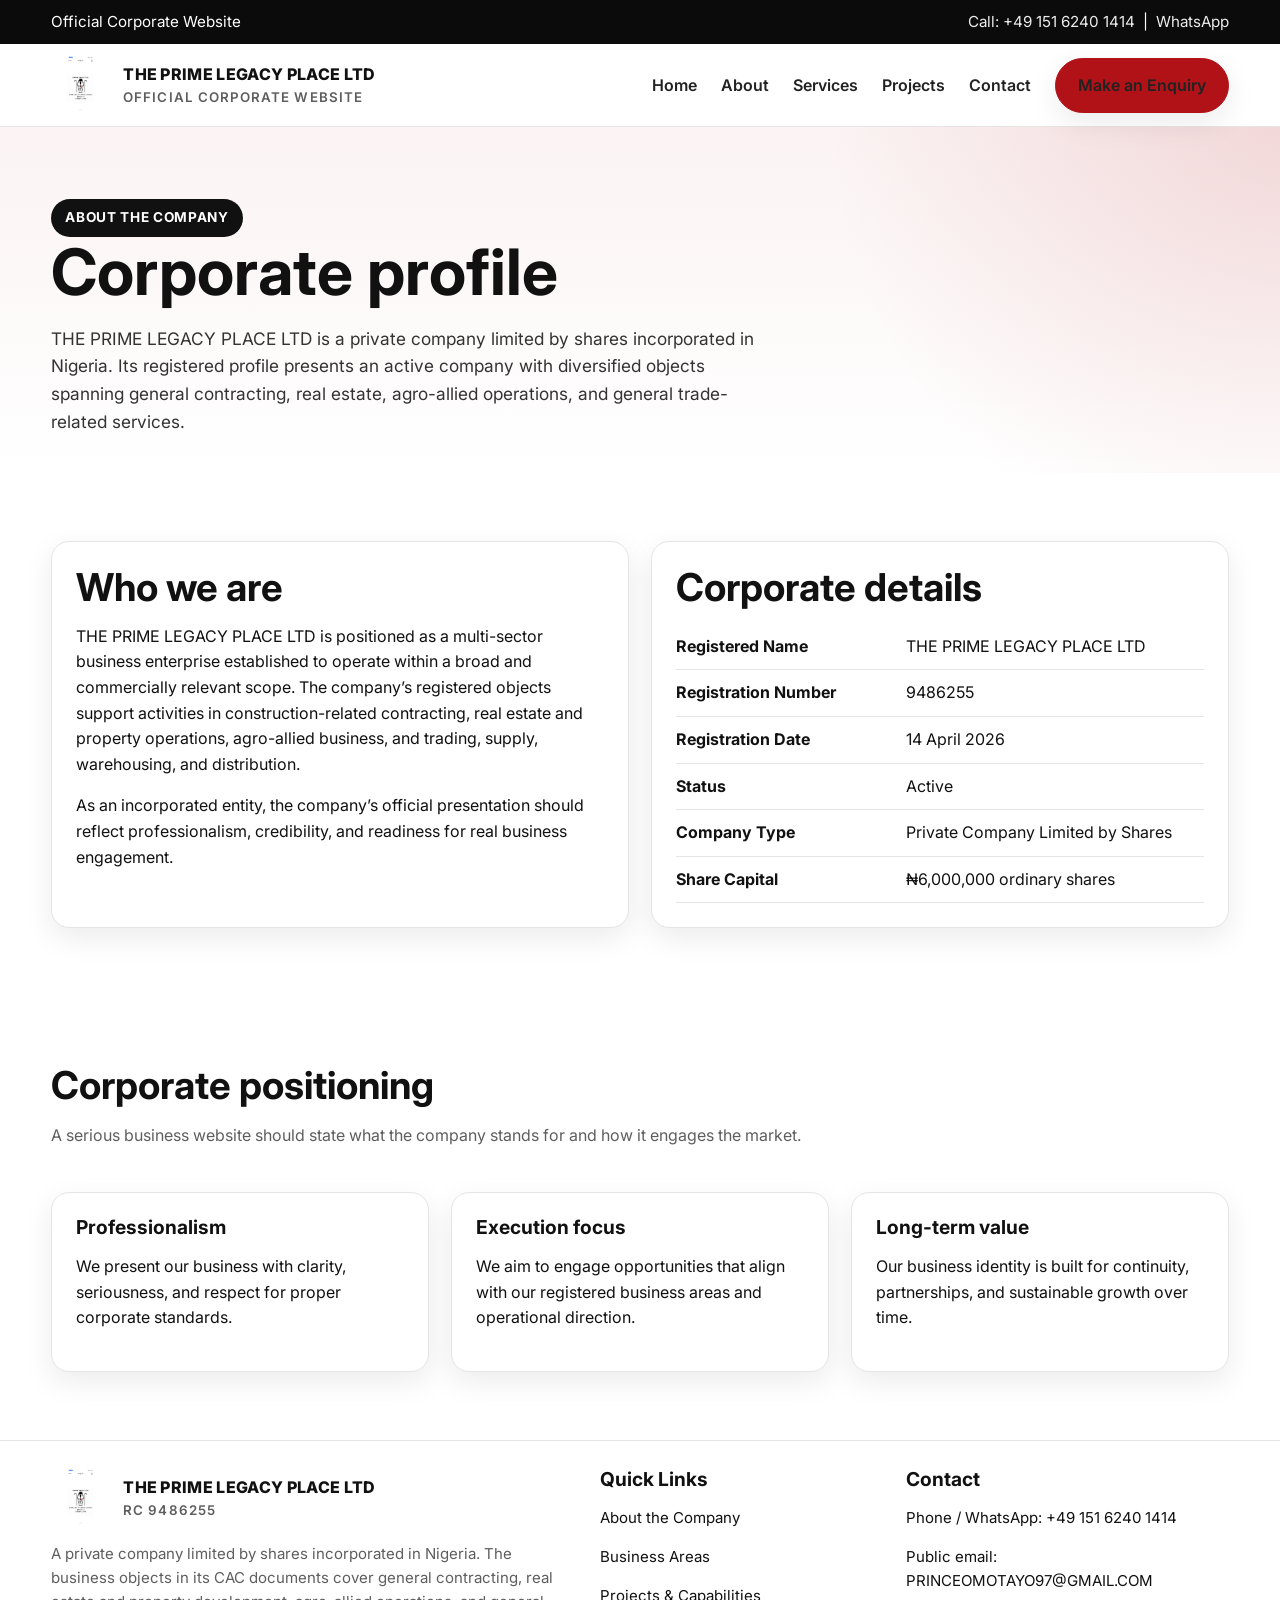
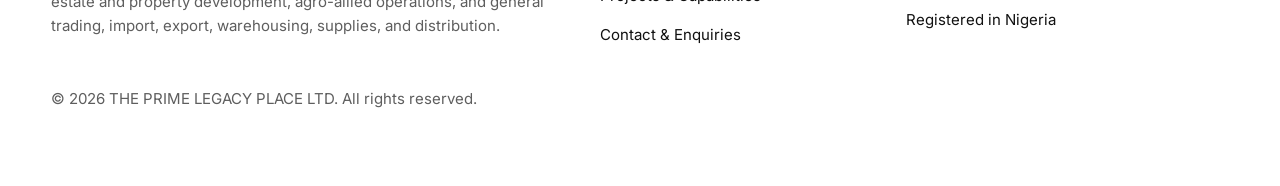
==== about.html @ e2c22383 "Initial commit" ====
<!DOCTYPE html>
<html lang="en">
<head>
  <meta charset="UTF-8">
  <meta name="viewport" content="width=device-width, initial-scale=1.0">
  <title>About | THE PRIME LEGACY PLACE LTD</title>
  <meta name="description" content="Corporate profile of THE PRIME LEGACY PLACE LTD.">
  <link rel="preconnect" href="https://fonts.googleapis.com">
  <link rel="preconnect" href="https://fonts.gstatic.com" crossorigin>
  <link href="https://fonts.googleapis.com/css2?family=Inter:wght@400;500;600;700;800&display=swap" rel="stylesheet">
  <link rel="stylesheet" href="styles.css">
</head>
<body>

<div class="topbar">
  <div class="container">
    <div>Official Corporate Website</div>
    <div><a href="tel:+4915162401414">Call: +49 151 6240 1414</a> &nbsp;|&nbsp; <a href="https://wa.me/4915162401414">WhatsApp</a></div>
  </div>
</div>
<header class="site-header">
  <div class="container nav">
    <a class="brand" href="index.html">
      <img src="assets/img/logo.jpeg" alt="The Prime Legacy Place Ltd logo">
      <div class="brand-text">
        THE PRIME LEGACY PLACE LTD
        <small>Official Corporate Website</small>
      </div>
    </a>
    <nav class="menu">
      <a href="index.html">Home</a>
      <a href="about.html">About</a>
      <a href="services.html">Services</a>
      <a href="projects.html">Projects</a>
      <a href="contact.html">Contact</a>
      <a class="btn" href="contact.html">Make an Enquiry</a>
    </nav>
  </div>
</header>


<main>
  <section class="hero" style="padding-bottom:20px">
    <div class="container">
      <span class="kicker">About the Company</span>
      <h1>Corporate profile</h1>
      <p class="lead">THE PRIME LEGACY PLACE LTD is a private company limited by shares incorporated in Nigeria. Its registered profile presents an active company with diversified objects spanning general contracting, real estate, agro-allied operations, and general trade-related services.</p>
    </div>
  </section>

  <section>
    <div class="container grid-2">
      <div class="card">
        <h2>Who we are</h2>
        <p>THE PRIME LEGACY PLACE LTD is positioned as a multi-sector business enterprise established to operate within a broad and commercially relevant scope. The company’s registered objects support activities in construction-related contracting, real estate and property operations, agro-allied business, and trading, supply, warehousing, and distribution.</p>
        <p>As an incorporated entity, the company’s official presentation should reflect professionalism, credibility, and readiness for real business engagement.</p>
      </div>
      <div class="card">
        <h2>Corporate details</h2>
        <div class="table-like"><strong>Registered Name</strong><div>THE PRIME LEGACY PLACE LTD</div></div>
        <div class="table-like"><strong>Registration Number</strong><div>9486255</div></div>
        <div class="table-like"><strong>Registration Date</strong><div>14 April 2026</div></div>
        <div class="table-like"><strong>Status</strong><div>Active</div></div>
        <div class="table-like"><strong>Company Type</strong><div>Private Company Limited by Shares</div></div>
        <div class="table-like"><strong>Share Capital</strong><div>₦6,000,000 ordinary shares</div></div>
      </div>
    </div>
  </section>

  <section>
    <div class="container">
      <div class="section-head">
        <div>
          <h2>Corporate positioning</h2>
          <p class="muted">A serious business website should state what the company stands for and how it engages the market.</p>
        </div>
      </div>
      <div class="grid-3">
        <div class="card">
          <h3>Professionalism</h3>
          <p>We present our business with clarity, seriousness, and respect for proper corporate standards.</p>
        </div>
        <div class="card">
          <h3>Execution focus</h3>
          <p>We aim to engage opportunities that align with our registered business areas and operational direction.</p>
        </div>
        <div class="card">
          <h3>Long-term value</h3>
          <p>Our business identity is built for continuity, partnerships, and sustainable growth over time.</p>
        </div>
      </div>
    </div>
  </section>
</main>


<footer>
  <div class="container footer-grid">
    <div>
      <div class="brand" style="margin-bottom:12px">
        <img src="assets/img/logo.jpeg" alt="Logo">
        <div class="brand-text">THE PRIME LEGACY PLACE LTD<small>RC 9486255</small></div>
      </div>
      <p class="small muted">A private company limited by shares incorporated in Nigeria. The business objects in its CAC documents cover general contracting, real estate and property development, agro-allied operations, and general trading, import, export, warehousing, supplies, and distribution.</p>
    </div>
    <div>
      <h3>Quick Links</h3>
      <p class="small"><a href="about.html">About the Company</a></p>
      <p class="small"><a href="services.html">Business Areas</a></p>
      <p class="small"><a href="projects.html">Projects & Capabilities</a></p>
      <p class="small"><a href="contact.html">Contact & Enquiries</a></p>
    </div>
    <div>
      <h3>Contact</h3>
      <p class="small">Phone / WhatsApp: <a href="tel:+4915162401414">+49 151 6240 1414</a></p>
      <p class="small">Public email: <a href="mailto:PRINCEOMOTAYO97@GMAIL.COM">PRINCEOMOTAYO97@GMAIL.COM</a></p>
      <p class="small">Registered in Nigeria</p>
    </div>
  </div>
  <div class="container" style="margin-top:24px">
    <p class="small muted">© <span class="year"></span> THE PRIME LEGACY PLACE LTD. All rights reserved.</p>
  </div>
</footer>
<script src="script.js"></script>

</body>
</html>
---- styles.css ----
:root{
  --bg:#ffffff;
  --surface:#f8f8f8;
  --text:#111111;
  --muted:#5e5e5e;
  --line:#e5e5e5;
  --brand:#b11217;
  --brand-dark:#7f0d11;
  --black:#0b0b0b;
  --white:#ffffff;
  --max:1180px;
  --radius:18px;
  --shadow:0 10px 30px rgba(0,0,0,.08);
}
*{box-sizing:border-box}
html{scroll-behavior:smooth}
body{
  margin:0;
  font-family:Inter,Arial,Helvetica,sans-serif;
  color:var(--text);
  background:var(--bg);
  line-height:1.6;
}
img{max-width:100%;display:block}
a{color:inherit;text-decoration:none}
.container{width:min(var(--max),92vw);margin:0 auto}
.topbar{
  background:var(--black);
  color:#fff;
  font-size:.95rem;
}
.topbar .container{
  display:flex;justify-content:space-between;gap:16px;align-items:center;
  padding:10px 0;flex-wrap:wrap
}
.topbar a{color:#fff;opacity:.92}
.site-header{
  position:sticky;top:0;z-index:50;background:rgba(255,255,255,.96);
  backdrop-filter: blur(10px);
  border-bottom:1px solid var(--line);
}
.nav{
  display:flex;align-items:center;justify-content:space-between;
  min-height:82px;gap:20px;
}
.brand{
  display:flex;align-items:center;gap:14px;font-weight:800;letter-spacing:.02em;
}
.brand img{
  width:58px;height:58px;object-fit:contain;border-radius:12px;background:#fff;
}
.brand-text small{
  display:block;font-weight:600;color:var(--muted);letter-spacing:.08em;text-transform:uppercase;
}
.menu{
  display:flex;gap:24px;align-items:center;flex-wrap:wrap
}
.menu a{font-weight:600;color:#222}
.btn,.btn-outline{
  display:inline-flex;align-items:center;justify-content:center;gap:10px;
  padding:14px 22px;border-radius:999px;font-weight:700;transition:.2s ease;
}
.btn{
  background:var(--brand);color:#fff;border:1px solid var(--brand);
  box-shadow:var(--shadow);
}
.btn:hover{background:var(--brand-dark);border-color:var(--brand-dark)}
.btn-outline{
  background:#fff;color:var(--black);border:1px solid #cfcfcf;
}
.btn-outline:hover{border-color:var(--black)}
.hero{
  padding:72px 0 46px;
  background:
    linear-gradient(180deg, rgba(177,18,23,.05), rgba(177,18,23,0)),
    radial-gradient(circle at top right, rgba(177,18,23,.12), transparent 34%);
}
.hero-grid{
  display:grid;grid-template-columns:1.25fr .75fr;gap:40px;align-items:center;
}
.kicker{
  display:inline-block;background:#111;color:#fff;padding:8px 14px;border-radius:999px;
  font-size:.85rem;font-weight:700;letter-spacing:.05em;text-transform:uppercase;
}
h1,h2,h3{line-height:1.1;margin:0 0 16px}
h1{font-size:clamp(2.4rem,5vw,4.4rem)}
h2{font-size:clamp(1.8rem,3vw,2.8rem)}
h3{font-size:1.2rem}
.lead{font-size:1.08rem;color:#333;max-width:65ch}
.hero-card,.card{
  background:#fff;border:1px solid var(--line);border-radius:var(--radius);
  box-shadow:var(--shadow);
}
.hero-card{padding:22px}
.hero-logo{
  aspect-ratio:1/1;object-fit:contain;background:#fff;border:1px solid var(--line);
  border-radius:16px;padding:18px;margin-bottom:18px
}
.grid-3,.grid-4,.grid-2{
  display:grid;gap:22px
}
.grid-2{grid-template-columns:repeat(2,1fr)}
.grid-3{grid-template-columns:repeat(3,1fr)}
.grid-4{grid-template-columns:repeat(4,1fr)}
section{padding:68px 0}
.section-head{
  display:flex;justify-content:space-between;gap:20px;align-items:end;margin-bottom:28px;flex-wrap:wrap
}
.muted{color:var(--muted)}
.card{padding:24px}
.icon{
  width:46px;height:46px;border-radius:14px;background:#111;color:#fff;
  display:grid;place-items:center;font-weight:800;margin-bottom:14px
}
.band{
  background:#101010;color:#fff;
}
.band .card{background:#171717;color:#fff;border-color:#2a2a2a;box-shadow:none}
.list{margin:0;padding-left:18px}
.list li{margin:8px 0}
.stats{
  display:grid;grid-template-columns:repeat(4,1fr);gap:16px;margin-top:20px
}
.stat{
  padding:18px;border-radius:18px;background:#fff;border:1px solid var(--line);text-align:center
}
.stat strong{display:block;font-size:1.55rem;margin-bottom:6px}
.badge{
  display:inline-block;padding:8px 12px;border-radius:999px;background:#f1f1f1;font-weight:700;font-size:.9rem
}
.cta{
  background:linear-gradient(135deg, #121212, #2d0d0f 70%, #7f0d11);
  color:#fff;border-radius:28px;padding:34px
}
footer{
  padding:28px 0 60px;border-top:1px solid var(--line);background:#fff
}
.footer-grid{
  display:grid;grid-template-columns:1.3fr .7fr .8fr;gap:24px
}
.small{font-size:.94rem}
.notice{
  padding:16px 18px;border-left:4px solid var(--brand);background:#fff7f7;border-radius:10px;
  color:#3a1a1a
}
.table-like{
  display:grid;grid-template-columns:220px 1fr;gap:10px;padding:10px 0;border-bottom:1px solid var(--line)
}
.project-box{
  min-height:210px;display:flex;flex-direction:column;justify-content:space-between
}
.contact-actions{display:flex;gap:12px;flex-wrap:wrap;margin-top:16px}
@media (max-width: 980px){
  .hero-grid,.grid-3,.grid-4,.grid-2,.footer-grid,.stats{grid-template-columns:1fr}
  .menu{display:none}
  .site-header{position:static}
}
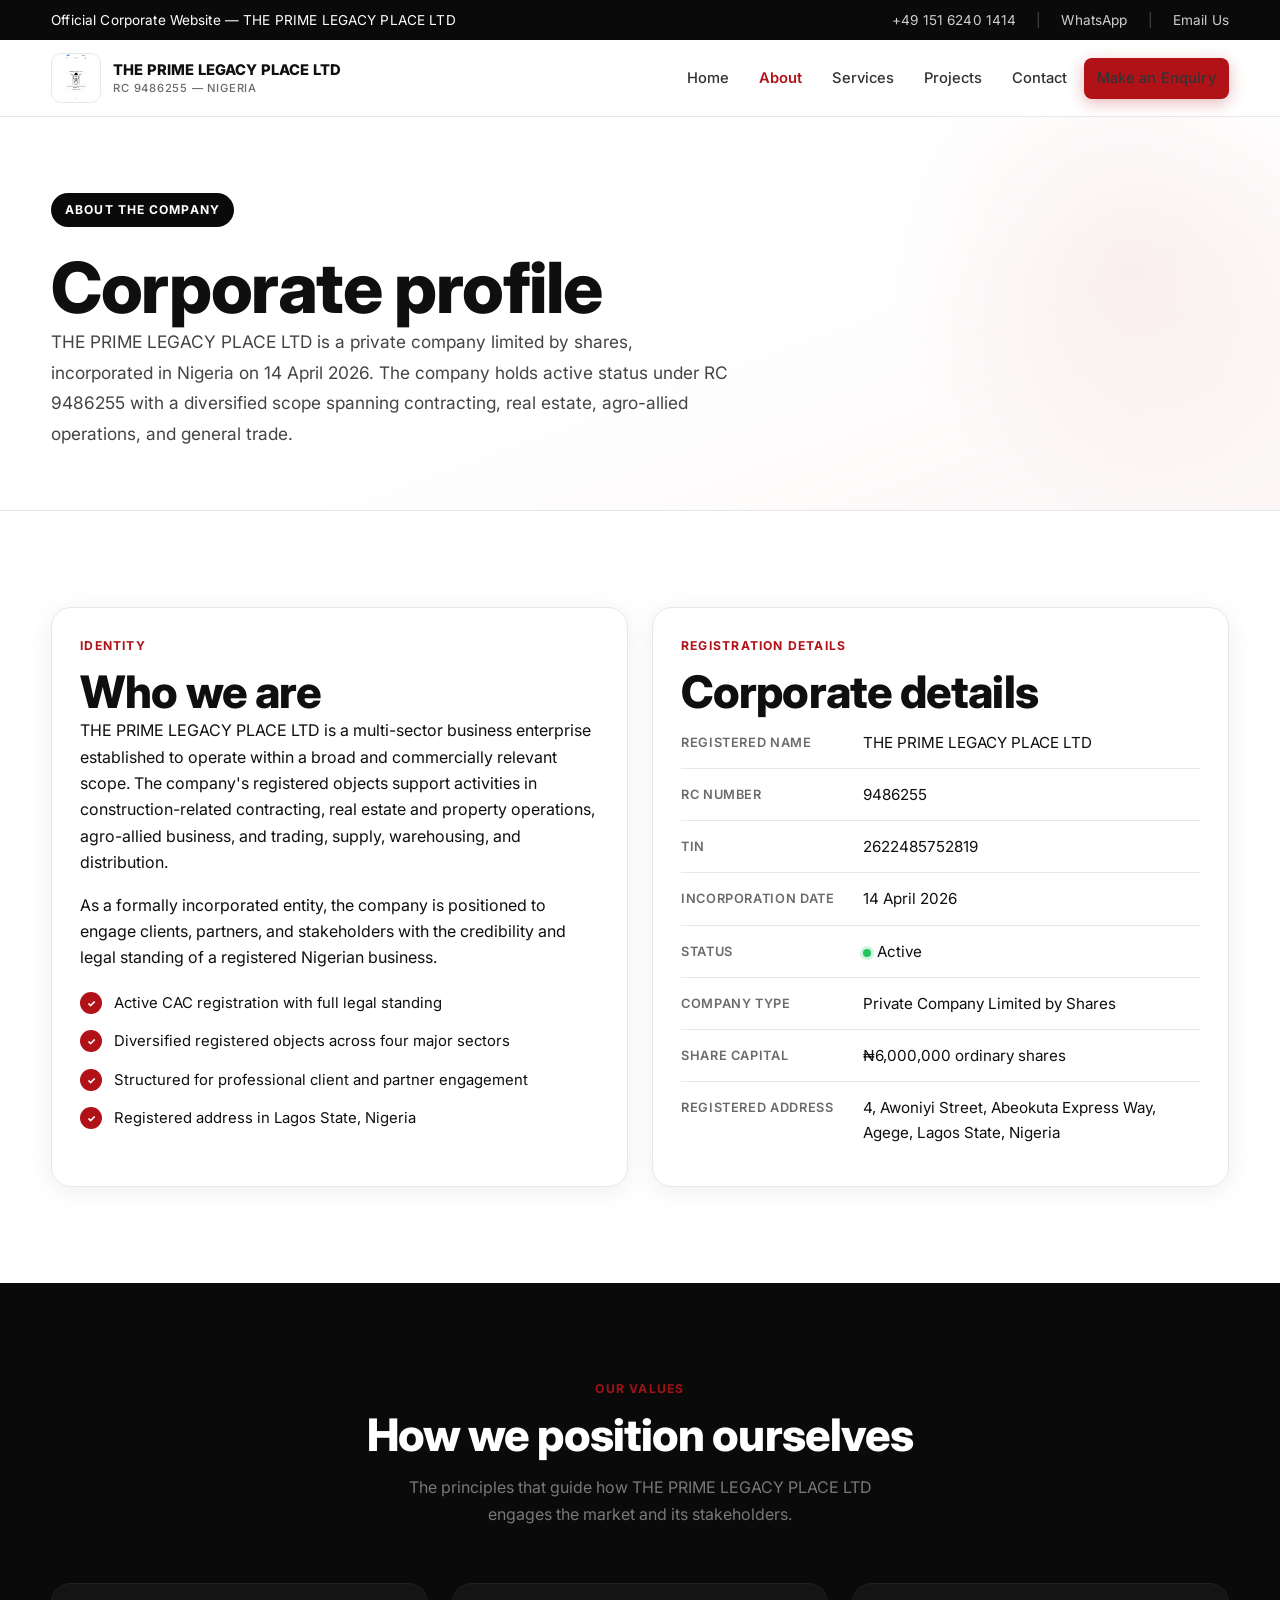
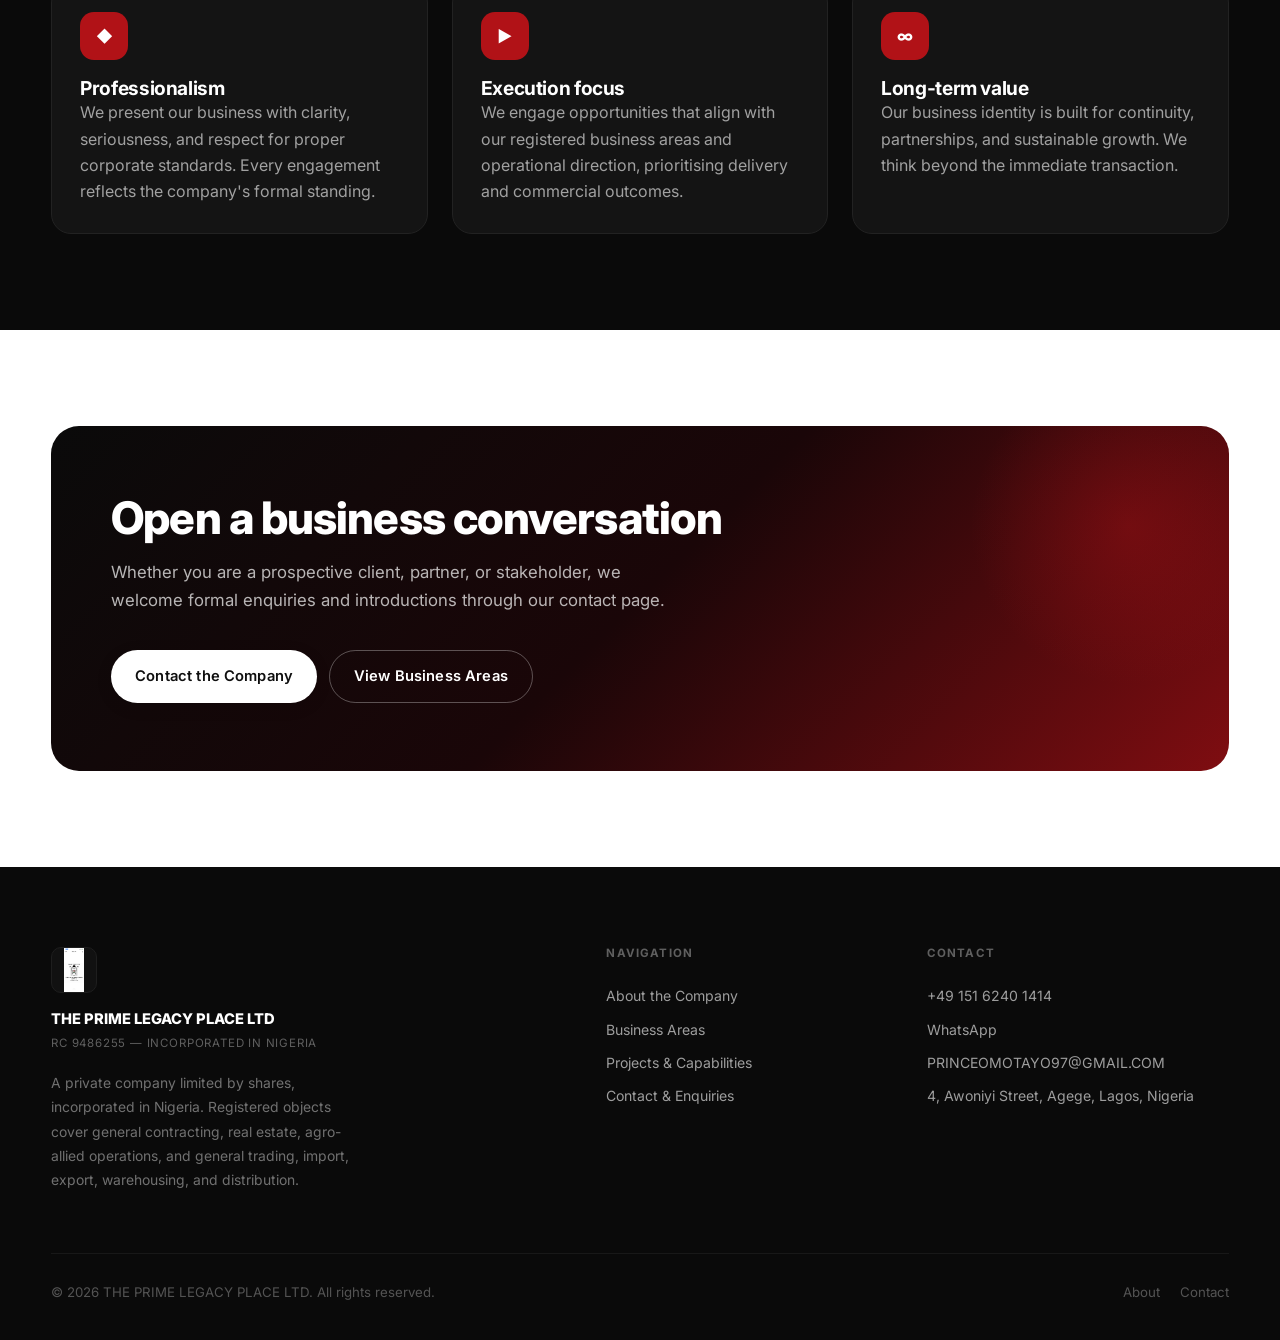
==== commit 5c1181e6: "Full site revamp: animations, mobile nav, video hero, contact form, dark footer" ====
--- a/about.html
+++ b/about.html
@@ -4,7 +4,7 @@
   <meta charset="UTF-8">
   <meta name="viewport" content="width=device-width, initial-scale=1.0">
   <title>About | THE PRIME LEGACY PLACE LTD</title>
-  <meta name="description" content="Corporate profile of THE PRIME LEGACY PLACE LTD.">
+  <meta name="description" content="Corporate profile of THE PRIME LEGACY PLACE LTD — a registered Nigerian company incorporated on 14 April 2026 with RC 9486255.">
   <link rel="preconnect" href="https://fonts.googleapis.com">
   <link rel="preconnect" href="https://fonts.gstatic.com" crossorigin>
   <link href="https://fonts.googleapis.com/css2?family=Inter:wght@400;500;600;700;800&display=swap" rel="stylesheet">
@@ -12,19 +12,28 @@
 </head>
 <body>
 
+<!-- TOPBAR -->
 <div class="topbar">
   <div class="container">
-    <div>Official Corporate Website</div>
-    <div><a href="tel:+4915162401414">Call: +49 151 6240 1414</a> &nbsp;|&nbsp; <a href="https://wa.me/4915162401414">WhatsApp</a></div>
+    <div>Official Corporate Website &mdash; THE PRIME LEGACY PLACE LTD</div>
+    <div class="topbar-right">
+      <a href="tel:+4915162401414">+49 151 6240 1414</a>
+      <span class="topbar-sep">|</span>
+      <a href="https://wa.me/4915162401414" target="_blank" rel="noopener">WhatsApp</a>
+      <span class="topbar-sep">|</span>
+      <a href="mailto:PRINCEOMOTAYO97@GMAIL.COM">Email Us</a>
+    </div>
   </div>
 </div>
+
+<!-- HEADER -->
 <header class="site-header">
   <div class="container nav">
     <a class="brand" href="index.html">
       <img src="assets/img/logo.jpeg" alt="The Prime Legacy Place Ltd logo">
       <div class="brand-text">
         THE PRIME LEGACY PLACE LTD
-        <small>Official Corporate Website</small>
+        <small>RC 9486255 &mdash; Nigeria</small>
       </div>
     </a>
     <nav class="menu">
@@ -35,93 +44,183 @@
       <a href="contact.html">Contact</a>
       <a class="btn" href="contact.html">Make an Enquiry</a>
     </nav>
+    <button class="hamburger" aria-label="Open menu">
+      <span></span><span></span><span></span>
+    </button>
   </div>
 </header>
 
+<!-- MOBILE NAV -->
+<div class="mobile-nav" role="dialog" aria-label="Mobile navigation">
+  <button class="mobile-nav-close" aria-label="Close menu">&times;</button>
+  <a href="index.html">Home</a>
+  <a href="about.html">About</a>
+  <a href="services.html">Services</a>
+  <a href="projects.html">Projects</a>
+  <a href="contact.html">Contact</a>
+  <a class="btn" href="contact.html">Make an Enquiry</a>
+</div>
 
 <main>
-  <section class="hero" style="padding-bottom:20px">
+
+  <!-- PAGE HERO -->
+  <section class="page-hero">
     <div class="container">
-      <span class="kicker">About the Company</span>
-      <h1>Corporate profile</h1>
-      <p class="lead">THE PRIME LEGACY PLACE LTD is a private company limited by shares incorporated in Nigeria. Its registered profile presents an active company with diversified objects spanning general contracting, real estate, agro-allied operations, and general trade-related services.</p>
-    </div>
-  </section>
-
+      <div class="page-hero-inner">
+        <span class="kicker reveal">About the Company</span>
+        <h1 class="reveal delay-1">Corporate profile</h1>
+        <p class="lead reveal delay-2">THE PRIME LEGACY PLACE LTD is a private company limited by shares, incorporated in Nigeria on 14 April 2026. The company holds active status under RC 9486255 with a diversified scope spanning contracting, real estate, agro-allied operations, and general trade.</p>
+      </div>
+    </div>
+  </section>
+
+  <!-- WHO WE ARE + CORPORATE DETAILS -->
   <section>
     <div class="container grid-2">
-      <div class="card">
+      <div class="card reveal-left">
+        <span class="section-label">Identity</span>
         <h2>Who we are</h2>
-        <p>THE PRIME LEGACY PLACE LTD is positioned as a multi-sector business enterprise established to operate within a broad and commercially relevant scope. The company’s registered objects support activities in construction-related contracting, real estate and property operations, agro-allied business, and trading, supply, warehousing, and distribution.</p>
-        <p>As an incorporated entity, the company’s official presentation should reflect professionalism, credibility, and readiness for real business engagement.</p>
-      </div>
-      <div class="card">
+        <p>THE PRIME LEGACY PLACE LTD is a multi-sector business enterprise established to operate within a broad and commercially relevant scope. The company's registered objects support activities in construction-related contracting, real estate and property operations, agro-allied business, and trading, supply, warehousing, and distribution.</p>
+        <p style="margin-top:16px;">As a formally incorporated entity, the company is positioned to engage clients, partners, and stakeholders with the credibility and legal standing of a registered Nigerian business.</p>
+        <div class="feature-list">
+          <div class="feature-item">
+            <div class="feature-icon">&#10003;</div>
+            <span>Active CAC registration with full legal standing</span>
+          </div>
+          <div class="feature-item">
+            <div class="feature-icon">&#10003;</div>
+            <span>Diversified registered objects across four major sectors</span>
+          </div>
+          <div class="feature-item">
+            <div class="feature-icon">&#10003;</div>
+            <span>Structured for professional client and partner engagement</span>
+          </div>
+          <div class="feature-item">
+            <div class="feature-icon">&#10003;</div>
+            <span>Registered address in Lagos State, Nigeria</span>
+          </div>
+        </div>
+      </div>
+      <div class="card reveal-right">
+        <span class="section-label">Registration Details</span>
         <h2>Corporate details</h2>
-        <div class="table-like"><strong>Registered Name</strong><div>THE PRIME LEGACY PLACE LTD</div></div>
-        <div class="table-like"><strong>Registration Number</strong><div>9486255</div></div>
-        <div class="table-like"><strong>Registration Date</strong><div>14 April 2026</div></div>
-        <div class="table-like"><strong>Status</strong><div>Active</div></div>
-        <div class="table-like"><strong>Company Type</strong><div>Private Company Limited by Shares</div></div>
-        <div class="table-like"><strong>Share Capital</strong><div>₦6,000,000 ordinary shares</div></div>
-      </div>
-    </div>
-  </section>
-
+        <div class="table-row">
+          <strong>Registered Name</strong>
+          <div>THE PRIME LEGACY PLACE LTD</div>
+        </div>
+        <div class="table-row">
+          <strong>RC Number</strong>
+          <div>9486255</div>
+        </div>
+        <div class="table-row">
+          <strong>TIN</strong>
+          <div>2622485752819</div>
+        </div>
+        <div class="table-row">
+          <strong>Incorporation Date</strong>
+          <div>14 April 2026</div>
+        </div>
+        <div class="table-row">
+          <strong>Status</strong>
+          <div><span class="status-dot"></span>Active</div>
+        </div>
+        <div class="table-row">
+          <strong>Company Type</strong>
+          <div>Private Company Limited by Shares</div>
+        </div>
+        <div class="table-row">
+          <strong>Share Capital</strong>
+          <div>&#8358;6,000,000 ordinary shares</div>
+        </div>
+        <div class="table-row">
+          <strong>Registered Address</strong>
+          <div>4, Awoniyi Street, Abeokuta Express Way, Agege, Lagos State, Nigeria</div>
+        </div>
+      </div>
+    </div>
+  </section>
+
+  <!-- CORPORATE POSITIONING -->
+  <section class="band">
+    <div class="container">
+      <div class="section-head center reveal">
+        <span class="section-label">Our Values</span>
+        <h2>How we position ourselves</h2>
+        <p class="muted">The principles that guide how THE PRIME LEGACY PLACE LTD engages the market and its stakeholders.</p>
+      </div>
+      <div class="grid-3">
+        <div class="card reveal delay-1">
+          <div class="icon-box icon-box-red">&#9670;</div>
+          <h3>Professionalism</h3>
+          <p>We present our business with clarity, seriousness, and respect for proper corporate standards. Every engagement reflects the company's formal standing.</p>
+        </div>
+        <div class="card reveal delay-2">
+          <div class="icon-box icon-box-red">&#9654;</div>
+          <h3>Execution focus</h3>
+          <p>We engage opportunities that align with our registered business areas and operational direction, prioritising delivery and commercial outcomes.</p>
+        </div>
+        <div class="card reveal delay-3">
+          <div class="icon-box icon-box-red">&#8734;</div>
+          <h3>Long-term value</h3>
+          <p>Our business identity is built for continuity, partnerships, and sustainable growth. We think beyond the immediate transaction.</p>
+        </div>
+      </div>
+    </div>
+  </section>
+
+  <!-- CTA -->
   <section>
     <div class="container">
-      <div class="section-head">
-        <div>
-          <h2>Corporate positioning</h2>
-          <p class="muted">A serious business website should state what the company stands for and how it engages the market.</p>
-        </div>
-      </div>
-      <div class="grid-3">
-        <div class="card">
-          <h3>Professionalism</h3>
-          <p>We present our business with clarity, seriousness, and respect for proper corporate standards.</p>
-        </div>
-        <div class="card">
-          <h3>Execution focus</h3>
-          <p>We aim to engage opportunities that align with our registered business areas and operational direction.</p>
-        </div>
-        <div class="card">
-          <h3>Long-term value</h3>
-          <p>Our business identity is built for continuity, partnerships, and sustainable growth over time.</p>
-        </div>
-      </div>
-    </div>
-  </section>
+      <div class="cta-section reveal">
+        <h2>Open a business conversation</h2>
+        <p>Whether you are a prospective client, partner, or stakeholder, we welcome formal enquiries and introductions through our contact page.</p>
+        <div class="cta-actions">
+          <a class="btn-white btn" href="contact.html">Contact the Company</a>
+          <a class="btn-outline" style="border-color:rgba(255,255,255,0.3);color:#fff;" href="services.html">View Business Areas</a>
+        </div>
+      </div>
+    </div>
+  </section>
+
 </main>
 
-
+<!-- FOOTER -->
 <footer>
-  <div class="container footer-grid">
-    <div>
-      <div class="brand" style="margin-bottom:12px">
-        <img src="assets/img/logo.jpeg" alt="Logo">
-        <div class="brand-text">THE PRIME LEGACY PLACE LTD<small>RC 9486255</small></div>
-      </div>
-      <p class="small muted">A private company limited by shares incorporated in Nigeria. The business objects in its CAC documents cover general contracting, real estate and property development, agro-allied operations, and general trading, import, export, warehousing, supplies, and distribution.</p>
-    </div>
-    <div>
-      <h3>Quick Links</h3>
-      <p class="small"><a href="about.html">About the Company</a></p>
-      <p class="small"><a href="services.html">Business Areas</a></p>
-      <p class="small"><a href="projects.html">Projects & Capabilities</a></p>
-      <p class="small"><a href="contact.html">Contact & Enquiries</a></p>
-    </div>
-    <div>
-      <h3>Contact</h3>
-      <p class="small">Phone / WhatsApp: <a href="tel:+4915162401414">+49 151 6240 1414</a></p>
-      <p class="small">Public email: <a href="mailto:PRINCEOMOTAYO97@GMAIL.COM">PRINCEOMOTAYO97@GMAIL.COM</a></p>
-      <p class="small">Registered in Nigeria</p>
-    </div>
-  </div>
-  <div class="container" style="margin-top:24px">
-    <p class="small muted">© <span class="year"></span> THE PRIME LEGACY PLACE LTD. All rights reserved.</p>
+  <div class="container">
+    <div class="footer-grid">
+      <div>
+        <div class="footer-brand">
+          <img src="assets/img/logo.jpeg" alt="The Prime Legacy Place Ltd logo">
+          <div class="footer-brand-name">THE PRIME LEGACY PLACE LTD</div>
+          <div class="footer-brand-sub">RC 9486255 &mdash; Incorporated in Nigeria</div>
+        </div>
+        <p class="footer-desc">A private company limited by shares, incorporated in Nigeria. Registered objects cover general contracting, real estate, agro-allied operations, and general trading, import, export, warehousing, and distribution.</p>
+      </div>
+      <div class="footer-col">
+        <h4>Navigation</h4>
+        <a href="about.html">About the Company</a>
+        <a href="services.html">Business Areas</a>
+        <a href="projects.html">Projects &amp; Capabilities</a>
+        <a href="contact.html">Contact &amp; Enquiries</a>
+      </div>
+      <div class="footer-col">
+        <h4>Contact</h4>
+        <a href="tel:+4915162401414">+49 151 6240 1414</a>
+        <a href="https://wa.me/4915162401414" target="_blank" rel="noopener">WhatsApp</a>
+        <a href="mailto:PRINCEOMOTAYO97@GMAIL.COM">PRINCEOMOTAYO97@GMAIL.COM</a>
+        <a href="contact.html">4, Awoniyi Street, Agege, Lagos, Nigeria</a>
+      </div>
+    </div>
+    <div class="footer-bottom">
+      <p>&copy; <span class="year"></span> THE PRIME LEGACY PLACE LTD. All rights reserved.</p>
+      <div class="footer-bottom-links">
+        <a href="about.html">About</a>
+        <a href="contact.html">Contact</a>
+      </div>
+    </div>
   </div>
 </footer>
+
 <script src="script.js"></script>
-
 </body>
 </html>
--- a/styles.css
+++ b/styles.css
@@ -1,158 +1,697 @@
-
-:root{
-  --bg:#ffffff;
-  --surface:#f8f8f8;
-  --text:#111111;
-  --muted:#5e5e5e;
-  --line:#e5e5e5;
-  --brand:#b11217;
-  --brand-dark:#7f0d11;
-  --black:#0b0b0b;
-  --white:#ffffff;
-  --max:1180px;
-  --radius:18px;
-  --shadow:0 10px 30px rgba(0,0,0,.08);
-}
-*{box-sizing:border-box}
-html{scroll-behavior:smooth}
-body{
-  margin:0;
-  font-family:Inter,Arial,Helvetica,sans-serif;
-  color:var(--text);
-  background:var(--bg);
-  line-height:1.6;
-}
-img{max-width:100%;display:block}
-a{color:inherit;text-decoration:none}
-.container{width:min(var(--max),92vw);margin:0 auto}
-.topbar{
-  background:var(--black);
-  color:#fff;
-  font-size:.95rem;
-}
-.topbar .container{
-  display:flex;justify-content:space-between;gap:16px;align-items:center;
-  padding:10px 0;flex-wrap:wrap
-}
-.topbar a{color:#fff;opacity:.92}
-.site-header{
-  position:sticky;top:0;z-index:50;background:rgba(255,255,255,.96);
-  backdrop-filter: blur(10px);
-  border-bottom:1px solid var(--line);
-}
-.nav{
-  display:flex;align-items:center;justify-content:space-between;
-  min-height:82px;gap:20px;
-}
-.brand{
-  display:flex;align-items:center;gap:14px;font-weight:800;letter-spacing:.02em;
-}
-.brand img{
-  width:58px;height:58px;object-fit:contain;border-radius:12px;background:#fff;
-}
-.brand-text small{
-  display:block;font-weight:600;color:var(--muted);letter-spacing:.08em;text-transform:uppercase;
-}
-.menu{
-  display:flex;gap:24px;align-items:center;flex-wrap:wrap
-}
-.menu a{font-weight:600;color:#222}
-.btn,.btn-outline{
-  display:inline-flex;align-items:center;justify-content:center;gap:10px;
-  padding:14px 22px;border-radius:999px;font-weight:700;transition:.2s ease;
-}
-.btn{
-  background:var(--brand);color:#fff;border:1px solid var(--brand);
-  box-shadow:var(--shadow);
-}
-.btn:hover{background:var(--brand-dark);border-color:var(--brand-dark)}
-.btn-outline{
-  background:#fff;color:var(--black);border:1px solid #cfcfcf;
-}
-.btn-outline:hover{border-color:var(--black)}
-.hero{
-  padding:72px 0 46px;
-  background:
-    linear-gradient(180deg, rgba(177,18,23,.05), rgba(177,18,23,0)),
-    radial-gradient(circle at top right, rgba(177,18,23,.12), transparent 34%);
-}
-.hero-grid{
-  display:grid;grid-template-columns:1.25fr .75fr;gap:40px;align-items:center;
-}
-.kicker{
-  display:inline-block;background:#111;color:#fff;padding:8px 14px;border-radius:999px;
-  font-size:.85rem;font-weight:700;letter-spacing:.05em;text-transform:uppercase;
-}
-h1,h2,h3{line-height:1.1;margin:0 0 16px}
-h1{font-size:clamp(2.4rem,5vw,4.4rem)}
-h2{font-size:clamp(1.8rem,3vw,2.8rem)}
-h3{font-size:1.2rem}
-.lead{font-size:1.08rem;color:#333;max-width:65ch}
-.hero-card,.card{
-  background:#fff;border:1px solid var(--line);border-radius:var(--radius);
-  box-shadow:var(--shadow);
-}
-.hero-card{padding:22px}
-.hero-logo{
-  aspect-ratio:1/1;object-fit:contain;background:#fff;border:1px solid var(--line);
-  border-radius:16px;padding:18px;margin-bottom:18px
-}
-.grid-3,.grid-4,.grid-2{
-  display:grid;gap:22px
-}
-.grid-2{grid-template-columns:repeat(2,1fr)}
-.grid-3{grid-template-columns:repeat(3,1fr)}
-.grid-4{grid-template-columns:repeat(4,1fr)}
-section{padding:68px 0}
-.section-head{
-  display:flex;justify-content:space-between;gap:20px;align-items:end;margin-bottom:28px;flex-wrap:wrap
-}
-.muted{color:var(--muted)}
-.card{padding:24px}
-.icon{
-  width:46px;height:46px;border-radius:14px;background:#111;color:#fff;
-  display:grid;place-items:center;font-weight:800;margin-bottom:14px
-}
-.band{
-  background:#101010;color:#fff;
-}
-.band .card{background:#171717;color:#fff;border-color:#2a2a2a;box-shadow:none}
-.list{margin:0;padding-left:18px}
-.list li{margin:8px 0}
-.stats{
-  display:grid;grid-template-columns:repeat(4,1fr);gap:16px;margin-top:20px
-}
-.stat{
-  padding:18px;border-radius:18px;background:#fff;border:1px solid var(--line);text-align:center
-}
-.stat strong{display:block;font-size:1.55rem;margin-bottom:6px}
-.badge{
-  display:inline-block;padding:8px 12px;border-radius:999px;background:#f1f1f1;font-weight:700;font-size:.9rem
-}
-.cta{
-  background:linear-gradient(135deg, #121212, #2d0d0f 70%, #7f0d11);
-  color:#fff;border-radius:28px;padding:34px
-}
-footer{
-  padding:28px 0 60px;border-top:1px solid var(--line);background:#fff
-}
-.footer-grid{
-  display:grid;grid-template-columns:1.3fr .7fr .8fr;gap:24px
-}
-.small{font-size:.94rem}
-.notice{
-  padding:16px 18px;border-left:4px solid var(--brand);background:#fff7f7;border-radius:10px;
-  color:#3a1a1a
-}
-.table-like{
-  display:grid;grid-template-columns:220px 1fr;gap:10px;padding:10px 0;border-bottom:1px solid var(--line)
-}
-.project-box{
-  min-height:210px;display:flex;flex-direction:column;justify-content:space-between
-}
-.contact-actions{display:flex;gap:12px;flex-wrap:wrap;margin-top:16px}
-@media (max-width: 980px){
-  .hero-grid,.grid-3,.grid-4,.grid-2,.footer-grid,.stats{grid-template-columns:1fr}
-  .menu{display:none}
-  .site-header{position:static}
-}
+/* ============================================
+   THE PRIME LEGACY PLACE LTD — Global Styles
+   ============================================ */
+
+:root {
+  --bg: #ffffff;
+  --surface: #f6f6f6;
+  --text: #0f0f0f;
+  --muted: #6b6b6b;
+  --line: #e8e8e8;
+  --brand: #b11217;
+  --brand-dark: #8a0d11;
+  --brand-light: rgba(177, 18, 23, 0.08);
+  --black: #0a0a0a;
+  --white: #ffffff;
+  --max: 1200px;
+  --radius: 20px;
+  --radius-sm: 12px;
+  --shadow: 0 4px 24px rgba(0, 0, 0, 0.07);
+  --shadow-lg: 0 16px 48px rgba(0, 0, 0, 0.13);
+  --transition: 0.3s cubic-bezier(0.4, 0, 0.2, 1);
+}
+
+*, *::before, *::after { box-sizing: border-box; margin: 0; padding: 0; }
+html { scroll-behavior: smooth; -webkit-font-smoothing: antialiased; }
+body {
+  font-family: 'Inter', system-ui, Arial, sans-serif;
+  color: var(--text);
+  background: var(--bg);
+  line-height: 1.65;
+  overflow-x: hidden;
+}
+img { max-width: 100%; display: block; }
+a { color: inherit; text-decoration: none; }
+ul { list-style: none; }
+
+/* ---- SCROLL REVEAL ---- */
+.reveal {
+  opacity: 0;
+  transform: translateY(30px);
+  transition: opacity 0.7s cubic-bezier(0.4, 0, 0.2, 1),
+              transform 0.7s cubic-bezier(0.4, 0, 0.2, 1);
+}
+.reveal.visible { opacity: 1; transform: none; }
+.reveal-left {
+  opacity: 0; transform: translateX(-30px);
+  transition: opacity 0.7s cubic-bezier(0.4, 0, 0.2, 1),
+              transform 0.7s cubic-bezier(0.4, 0, 0.2, 1);
+}
+.reveal-left.visible { opacity: 1; transform: none; }
+.reveal-right {
+  opacity: 0; transform: translateX(30px);
+  transition: opacity 0.7s cubic-bezier(0.4, 0, 0.2, 1),
+              transform 0.7s cubic-bezier(0.4, 0, 0.2, 1);
+}
+.reveal-right.visible { opacity: 1; transform: none; }
+.delay-1 { transition-delay: 0.1s; }
+.delay-2 { transition-delay: 0.2s; }
+.delay-3 { transition-delay: 0.3s; }
+.delay-4 { transition-delay: 0.4s; }
+.delay-5 { transition-delay: 0.5s; }
+
+/* ---- LAYOUT ---- */
+.container { width: min(var(--max), 92vw); margin: 0 auto; }
+section { padding: 96px 0; }
+
+/* ---- TOPBAR ---- */
+.topbar {
+  background: var(--black);
+  color: #fff;
+  font-size: 0.85rem;
+  letter-spacing: 0.01em;
+}
+.topbar .container {
+  display: flex;
+  justify-content: space-between;
+  align-items: center;
+  padding: 9px 0;
+  gap: 16px;
+  flex-wrap: wrap;
+}
+.topbar a { color: rgba(255,255,255,0.8); transition: color var(--transition); }
+.topbar a:hover { color: #fff; }
+.topbar-right { display: flex; gap: 20px; align-items: center; }
+.topbar-sep { color: rgba(255,255,255,0.25); }
+
+/* ---- HEADER ---- */
+.site-header {
+  position: sticky;
+  top: 0;
+  z-index: 100;
+  background: rgba(255, 255, 255, 0.96);
+  backdrop-filter: blur(18px);
+  -webkit-backdrop-filter: blur(18px);
+  border-bottom: 1px solid var(--line);
+  transition: box-shadow var(--transition);
+}
+.site-header.scrolled { box-shadow: 0 2px 24px rgba(0,0,0,0.09); }
+.nav {
+  display: flex;
+  align-items: center;
+  justify-content: space-between;
+  min-height: 76px;
+  gap: 20px;
+}
+.brand { display: flex; align-items: center; gap: 12px; }
+.brand img {
+  width: 50px; height: 50px;
+  object-fit: contain;
+  border-radius: 10px;
+  border: 1px solid var(--line);
+  background: #fff;
+}
+.brand-text {
+  font-weight: 800;
+  font-size: 0.92rem;
+  letter-spacing: 0.01em;
+  line-height: 1.2;
+  color: var(--text);
+}
+.brand-text small {
+  display: block;
+  font-weight: 500;
+  font-size: 0.7rem;
+  color: var(--muted);
+  letter-spacing: 0.07em;
+  text-transform: uppercase;
+  margin-top: 2px;
+}
+.menu { display: flex; gap: 4px; align-items: center; }
+.menu a {
+  font-weight: 500;
+  font-size: 0.92rem;
+  color: #333;
+  padding: 8px 13px;
+  border-radius: 8px;
+  transition: background var(--transition), color var(--transition);
+}
+.menu a:hover { background: var(--surface); color: var(--text); }
+.menu a.active { color: var(--brand); font-weight: 600; }
+.menu a.btn.active { color: #fff; background: var(--brand); }
+.menu a.btn:hover { background: var(--brand-dark); color: #fff; }
+
+/* ---- HAMBURGER ---- */
+.hamburger {
+  display: none;
+  flex-direction: column;
+  gap: 5px;
+  cursor: pointer;
+  padding: 8px;
+  border: none;
+  background: none;
+  border-radius: 8px;
+  transition: background var(--transition);
+}
+.hamburger:hover { background: var(--surface); }
+.hamburger span {
+  display: block;
+  width: 22px; height: 2px;
+  background: var(--text);
+  border-radius: 2px;
+  transition: transform var(--transition), opacity var(--transition);
+}
+.hamburger.open span:nth-child(1) { transform: translateY(7px) rotate(45deg); }
+.hamburger.open span:nth-child(2) { opacity: 0; }
+.hamburger.open span:nth-child(3) { transform: translateY(-7px) rotate(-45deg); }
+
+/* ---- MOBILE NAV ---- */
+.mobile-nav {
+  display: none;
+  position: fixed;
+  inset: 0;
+  z-index: 99;
+  background: rgba(255, 255, 255, 0.98);
+  backdrop-filter: blur(20px);
+  flex-direction: column;
+  align-items: center;
+  justify-content: center;
+  gap: 6px;
+  opacity: 0;
+  pointer-events: none;
+  transition: opacity var(--transition);
+}
+.mobile-nav.open { opacity: 1; pointer-events: all; }
+.mobile-nav a {
+  font-size: 1.5rem;
+  font-weight: 700;
+  color: var(--text);
+  padding: 12px 40px;
+  border-radius: 12px;
+  transition: background var(--transition), color var(--transition);
+  width: 100%;
+  max-width: 300px;
+  text-align: center;
+}
+.mobile-nav a:hover { background: var(--surface); color: var(--brand); }
+.mobile-nav .btn { margin-top: 20px; font-size: 1rem; width: 100%; max-width: 300px; justify-content: center; }
+.mobile-nav-close {
+  position: absolute;
+  top: 22px; right: 22px;
+  background: none;
+  border: none;
+  cursor: pointer;
+  padding: 8px;
+  font-size: 1.4rem;
+  color: var(--text);
+  border-radius: 8px;
+  line-height: 1;
+  transition: background var(--transition);
+}
+.mobile-nav-close:hover { background: var(--surface); }
+
+/* ---- BUTTONS ---- */
+.btn, .btn-outline, .btn-ghost {
+  display: inline-flex;
+  align-items: center;
+  justify-content: center;
+  gap: 8px;
+  padding: 13px 24px;
+  border-radius: 999px;
+  font-weight: 600;
+  font-size: 0.92rem;
+  transition: all var(--transition);
+  cursor: pointer;
+  border: none;
+  white-space: nowrap;
+  letter-spacing: 0.01em;
+  font-family: inherit;
+}
+.btn {
+  background: var(--brand);
+  color: #fff;
+  box-shadow: 0 4px 16px rgba(177, 18, 23, 0.3);
+}
+.btn:hover {
+  background: var(--brand-dark);
+  box-shadow: 0 6px 24px rgba(177, 18, 23, 0.4);
+  transform: translateY(-1px);
+}
+.btn:active { transform: translateY(0); }
+.btn-outline {
+  background: transparent;
+  color: var(--text);
+  border: 1.5px solid var(--line);
+}
+.btn-outline:hover { border-color: var(--text); background: var(--surface); }
+.btn-ghost { background: transparent; color: var(--brand); padding: 13px 20px; }
+.btn-ghost:hover { background: var(--brand-light); }
+.btn-white {
+  background: #fff;
+  color: var(--text);
+  box-shadow: 0 4px 16px rgba(0,0,0,0.12);
+}
+.btn-white:hover { background: #f5f5f5; transform: translateY(-1px); }
+
+/* ---- TYPOGRAPHY ---- */
+h1, h2, h3, h4 { line-height: 1.1; letter-spacing: -0.02em; }
+h1 { font-size: clamp(2.5rem, 5.5vw, 4.6rem); font-weight: 800; }
+h2 { font-size: clamp(1.9rem, 3.5vw, 2.9rem); font-weight: 800; }
+h3 { font-size: 1.2rem; font-weight: 700; }
+h4 { font-size: 0.98rem; font-weight: 700; }
+.lead { font-size: 1.08rem; color: #444; line-height: 1.78; max-width: 62ch; }
+.muted { color: var(--muted); }
+.small { font-size: 0.9rem; }
+.kicker {
+  display: inline-flex;
+  align-items: center;
+  gap: 8px;
+  background: var(--black);
+  color: #fff;
+  padding: 7px 14px;
+  border-radius: 999px;
+  font-size: 0.76rem;
+  font-weight: 700;
+  letter-spacing: 0.09em;
+  text-transform: uppercase;
+  margin-bottom: 22px;
+}
+.kicker-red { background: var(--brand); }
+.section-label {
+  font-size: 0.76rem;
+  font-weight: 700;
+  letter-spacing: 0.1em;
+  text-transform: uppercase;
+  color: var(--brand);
+  margin-bottom: 12px;
+  display: block;
+}
+
+/* ---- SECTION HEADER ---- */
+.section-head { margin-bottom: 56px; }
+.section-head p { margin-top: 14px; max-width: 52ch; color: var(--muted); font-size: 1rem; }
+.section-head.center { text-align: center; }
+.section-head.center p { margin: 14px auto 0; }
+
+/* ---- GRIDS ---- */
+.grid-2 { display: grid; grid-template-columns: repeat(2, 1fr); gap: 24px; }
+.grid-3 { display: grid; grid-template-columns: repeat(3, 1fr); gap: 24px; }
+.grid-4 { display: grid; grid-template-columns: repeat(4, 1fr); gap: 20px; }
+.grid-auto { display: grid; grid-template-columns: repeat(auto-fit, minmax(280px, 1fr)); gap: 24px; }
+
+/* ---- CARDS ---- */
+.card {
+  background: #fff;
+  border: 1px solid var(--line);
+  border-radius: var(--radius);
+  padding: 28px;
+  box-shadow: var(--shadow);
+  transition: transform var(--transition), box-shadow var(--transition), border-color var(--transition);
+}
+.card:hover { transform: translateY(-4px); box-shadow: var(--shadow-lg); border-color: #d5d5d5; }
+.card-flat { box-shadow: none; }
+.card-flat:hover { box-shadow: var(--shadow); }
+
+/* ---- ICON BOX ---- */
+.icon-box {
+  width: 48px; height: 48px;
+  border-radius: 14px;
+  display: grid;
+  place-items: center;
+  margin-bottom: 18px;
+  font-size: 1rem;
+  font-weight: 800;
+  flex-shrink: 0;
+}
+.icon-box-dark { background: var(--black); color: #fff; }
+.icon-box-red { background: var(--brand); color: #fff; }
+.icon-box-light { background: var(--brand-light); color: var(--brand); }
+
+/* ---- BADGE ---- */
+.badge {
+  display: inline-flex;
+  align-items: center;
+  gap: 6px;
+  padding: 5px 12px;
+  border-radius: 999px;
+  font-size: 0.78rem;
+  font-weight: 600;
+}
+.badge-default { background: #f0f0f0; color: #333; }
+.badge-green { background: #e8f5e9; color: #2e7d32; }
+.badge-red { background: #fce8e8; color: var(--brand); }
+.badge-dark { background: #1a1a1a; color: #fff; }
+
+/* ---- STAT CARDS ---- */
+.stats-row { display: grid; grid-template-columns: repeat(4, 1fr); gap: 16px; margin-top: 36px; }
+.stat-card {
+  padding: 22px 18px;
+  border-radius: 16px;
+  background: #fff;
+  border: 1px solid var(--line);
+  text-align: center;
+  transition: transform var(--transition), box-shadow var(--transition);
+}
+.stat-card:hover { transform: translateY(-3px); box-shadow: var(--shadow); }
+.stat-card strong {
+  display: block;
+  font-size: 1.35rem;
+  font-weight: 800;
+  letter-spacing: -0.02em;
+  margin-bottom: 5px;
+}
+.stat-card span { font-size: 0.8rem; color: var(--muted); font-weight: 500; }
+
+/* ---- TABLE ROWS ---- */
+.table-row {
+  display: grid;
+  grid-template-columns: 170px 1fr;
+  gap: 12px;
+  padding: 13px 0;
+  border-bottom: 1px solid var(--line);
+  align-items: start;
+}
+.table-row:last-child { border-bottom: none; }
+.table-row strong {
+  font-size: 0.8rem;
+  font-weight: 600;
+  color: var(--muted);
+  text-transform: uppercase;
+  letter-spacing: 0.05em;
+  padding-top: 2px;
+}
+.table-row div { font-size: 0.95rem; color: var(--text); }
+.table-row a { color: var(--brand); transition: opacity var(--transition); }
+.table-row a:hover { opacity: 0.75; }
+
+/* ---- HERO (home) ---- */
+.hero {
+  padding: 100px 0 80px;
+  position: relative;
+  overflow: hidden;
+  background: #0a0a0a;
+}
+.hero::before, .hero::after { display: none; }
+
+/* Video layer */
+.hero-video-wrap {
+  position: absolute;
+  inset: 0;
+  z-index: 0;
+}
+.hero-video {
+  width: 100%;
+  height: 100%;
+  object-fit: cover;
+  display: block;
+}
+.hero-video-overlay {
+  position: absolute;
+  inset: 0;
+  background: linear-gradient(
+    135deg,
+    rgba(0,0,0,0.72) 0%,
+    rgba(10,10,10,0.65) 50%,
+    rgba(100,8,12,0.55) 100%
+  );
+}
+
+/* Content sits above video */
+.hero-grid {
+  display: grid;
+  grid-template-columns: 1.2fr 0.8fr;
+  gap: 60px;
+  align-items: center;
+  position: relative;
+  z-index: 1;
+}
+
+/* Text overrides for dark background */
+.hero h1 { color: #fff; }
+.hero .lead { color: rgba(255,255,255,0.82); }
+.hero .kicker { background: rgba(255,255,255,0.15); color: #fff; border: 1px solid rgba(255,255,255,0.2); backdrop-filter: blur(8px); }
+.hero .btn-outline { background: rgba(255,255,255,0.1); color: #fff; border-color: rgba(255,255,255,0.35); backdrop-filter: blur(8px); }
+.hero .btn-outline:hover { background: rgba(255,255,255,0.2); border-color: rgba(255,255,255,0.6); }
+.hero .stat-card { background: rgba(255,255,255,0.08); border-color: rgba(255,255,255,0.15); backdrop-filter: blur(12px); }
+.hero .stat-card strong { color: #fff; }
+.hero .stat-card span { color: rgba(255,255,255,0.55); }
+.hero .stat-card:hover { background: rgba(255,255,255,0.13); }
+
+.hero-actions { display: flex; gap: 12px; flex-wrap: wrap; margin-top: 32px; }
+.hero-card {
+  background: rgba(255,255,255,0.07);
+  border: 1px solid rgba(255,255,255,0.15);
+  border-radius: 24px;
+  padding: 28px;
+  box-shadow: 0 24px 64px rgba(0,0,0,0.4);
+  position: relative;
+  backdrop-filter: blur(16px);
+  -webkit-backdrop-filter: blur(16px);
+}
+.hero-card::before { display: none; }
+.hero-card .hero-card-label { color: rgba(255,255,255,0.5); }
+.hero-card .table-row { border-bottom-color: rgba(255,255,255,0.1); }
+.hero-card .table-row strong { color: rgba(255,255,255,0.45); }
+.hero-card .table-row div { color: rgba(255,255,255,0.9); }
+.hero-card .table-row a { color: rgba(177,18,23,0.9); }
+.hero-logo-wrap {
+  width: 76px; height: 76px;
+  border-radius: 14px;
+  border: 1px solid rgba(255,255,255,0.2);
+  background: rgba(255,255,255,0.1);
+  display: grid;
+  place-items: center;
+  overflow: hidden;
+  margin-bottom: 20px;
+  box-shadow: 0 4px 16px rgba(0,0,0,0.3);
+}
+.hero-logo-wrap img { width: 100%; height: 100%; object-fit: contain; padding: 10px; }
+.hero-card-label {
+  font-size: 0.72rem;
+  font-weight: 700;
+  letter-spacing: 0.09em;
+  text-transform: uppercase;
+  color: var(--muted);
+  margin-bottom: 16px;
+}
+
+/* Mobile: hide video, fallback to dark bg */
+@media (max-width: 980px) {
+  .hero-video-wrap { display: block; }
+  .hero { padding: 68px 0 52px; }
+}
+
+.status-dot {
+  display: inline-block;
+  width: 8px; height: 8px;
+  border-radius: 50%;
+  background: #22c55e;
+  margin-right: 6px;
+  box-shadow: 0 0 0 3px rgba(34,197,94,0.2);
+  animation: pulse-green 2s infinite;
+}
+@keyframes pulse-green {
+  0%, 100% { box-shadow: 0 0 0 3px rgba(34,197,94,0.2); }
+  50% { box-shadow: 0 0 0 6px rgba(34,197,94,0.08); }
+}
+
+/* ---- PAGE HERO (inner pages) ---- */
+.page-hero {
+  padding: 76px 0 60px;
+  background: linear-gradient(160deg, #fff 55%, rgba(177,18,23,0.04) 100%);
+  border-bottom: 1px solid var(--line);
+  position: relative;
+  overflow: hidden;
+}
+.page-hero::before {
+  content: '';
+  position: absolute;
+  top: -100px; right: -100px;
+  width: 500px; height: 500px;
+  border-radius: 50%;
+  background: radial-gradient(circle, rgba(177,18,23,0.06) 0%, transparent 70%);
+  pointer-events: none;
+}
+.page-hero-inner { position: relative; z-index: 1; max-width: 740px; }
+
+/* ---- DARK BAND ---- */
+.band { background: #0a0a0a; color: #fff; }
+.band .card { background: #141414; border-color: #222; box-shadow: none; color: #fff; }
+.band .card:hover { background: #1c1c1c; border-color: #2e2e2e; transform: translateY(-4px); }
+.band .card h3 { color: #fff; }
+.band .card p { color: rgba(255,255,255,0.6); }
+.band .section-label { color: rgba(177,18,23,0.9); }
+.band h2 { color: #fff; }
+.band .muted { color: rgba(255,255,255,0.45); }
+
+/* ---- CTA SECTION ---- */
+.cta-section {
+  background: linear-gradient(135deg, #0a0a0a 0%, #1a0608 50%, #7f0d11 100%);
+  border-radius: 28px;
+  padding: 68px 60px;
+  color: #fff;
+  position: relative;
+  overflow: hidden;
+}
+.cta-section::before {
+  content: '';
+  position: absolute;
+  top: -60px; right: -60px;
+  width: 320px; height: 320px;
+  border-radius: 50%;
+  background: radial-gradient(circle, rgba(177,18,23,0.35) 0%, transparent 70%);
+}
+.cta-section h2 { color: #fff; margin-bottom: 16px; }
+.cta-section p { color: rgba(255,255,255,0.7); max-width: 52ch; margin-bottom: 36px; font-size: 1.05rem; }
+.cta-actions { display: flex; gap: 12px; flex-wrap: wrap; }
+
+/* ---- FOOTER ---- */
+footer {
+  background: #0a0a0a;
+  color: #fff;
+  padding: 80px 0 36px;
+}
+.footer-grid { display: grid; grid-template-columns: 1.5fr 0.8fr 0.9fr; gap: 52px; margin-bottom: 60px; }
+.footer-brand img { width: 46px; height: 46px; object-fit: contain; border-radius: 10px; border: 1px solid #1e1e1e; background: #111; }
+.footer-brand-name { font-weight: 800; font-size: 0.92rem; margin-top: 14px; color: #fff; }
+.footer-brand-sub { font-size: 0.72rem; color: rgba(255,255,255,0.35); letter-spacing: 0.07em; text-transform: uppercase; margin-top: 3px; }
+.footer-desc { font-size: 0.87rem; color: rgba(255,255,255,0.42); line-height: 1.75; margin-top: 18px; max-width: 34ch; }
+.footer-col h4 {
+  font-size: 0.72rem;
+  font-weight: 700;
+  letter-spacing: 0.1em;
+  text-transform: uppercase;
+  color: rgba(255,255,255,0.35);
+  margin-bottom: 20px;
+}
+.footer-col a {
+  display: block;
+  font-size: 0.88rem;
+  color: rgba(255,255,255,0.6);
+  padding: 5px 0;
+  transition: color var(--transition);
+}
+.footer-col a:hover { color: #fff; }
+.footer-bottom {
+  border-top: 1px solid #181818;
+  padding-top: 28px;
+  display: flex;
+  justify-content: space-between;
+  align-items: center;
+  flex-wrap: wrap;
+  gap: 12px;
+}
+.footer-bottom p { font-size: 0.83rem; color: rgba(255,255,255,0.3); }
+.footer-bottom-links { display: flex; gap: 20px; }
+.footer-bottom-links a { font-size: 0.83rem; color: rgba(255,255,255,0.3); transition: color var(--transition); }
+.footer-bottom-links a:hover { color: rgba(255,255,255,0.65); }
+
+/* ---- CONTACT FORM ---- */
+.form-group { margin-bottom: 20px; }
+.form-group label {
+  display: block;
+  font-size: 0.84rem;
+  font-weight: 600;
+  color: var(--text);
+  margin-bottom: 7px;
+  letter-spacing: 0.01em;
+}
+.form-group input,
+.form-group textarea,
+.form-group select {
+  width: 100%;
+  padding: 13px 16px;
+  border: 1.5px solid var(--line);
+  border-radius: 12px;
+  font-family: inherit;
+  font-size: 0.95rem;
+  color: var(--text);
+  background: #fff;
+  transition: border-color var(--transition), box-shadow var(--transition);
+  outline: none;
+  appearance: none;
+}
+.form-group input:focus,
+.form-group textarea:focus,
+.form-group select:focus {
+  border-color: var(--brand);
+  box-shadow: 0 0 0 3px rgba(177,18,23,0.1);
+}
+.form-group textarea { resize: vertical; min-height: 130px; }
+.form-row { display: grid; grid-template-columns: 1fr 1fr; gap: 16px; }
+.form-submit { width: 100%; padding: 15px; font-size: 1rem; border-radius: 12px; }
+.form-success {
+  display: none;
+  padding: 16px 20px;
+  background: #e8f5e9;
+  border: 1px solid #a5d6a7;
+  border-radius: 12px;
+  color: #2e7d32;
+  font-weight: 600;
+  margin-top: 16px;
+  font-size: 0.93rem;
+}
+.form-success.show { display: block; }
+
+/* ---- FEATURE LIST ---- */
+.feature-list { display: flex; flex-direction: column; gap: 14px; margin-top: 20px; }
+.feature-item { display: flex; align-items: flex-start; gap: 12px; font-size: 0.93rem; }
+.feature-icon {
+  width: 22px; height: 22px;
+  border-radius: 50%;
+  background: var(--brand);
+  color: #fff;
+  display: grid;
+  place-items: center;
+  flex-shrink: 0;
+  margin-top: 1px;
+  font-size: 0.62rem;
+  font-weight: 800;
+}
+
+/* ---- HIGHLIGHT BOX ---- */
+.highlight-box {
+  background: linear-gradient(135deg, var(--brand), var(--brand-dark));
+  color: #fff;
+  border-radius: 20px;
+  padding: 32px;
+}
+.highlight-box h3 { color: #fff; margin-bottom: 8px; }
+.highlight-box p { color: rgba(255,255,255,0.82); font-size: 0.93rem; }
+
+/* ---- CONTACT ACTIONS ---- */
+.contact-actions { display: flex; gap: 12px; flex-wrap: wrap; margin-top: 22px; }
+
+/* ---- DIVIDER ---- */
+.divider { height: 1px; background: var(--line); }
+
+/* ---- RESPONSIVE ---- */
+@media (max-width: 980px) {
+  .hero-grid, .grid-2, .grid-3, .grid-4, .footer-grid, .stats-row { grid-template-columns: 1fr; }
+  .hero { padding: 68px 0 52px; }
+  .hero::before, .hero::after { display: none; }
+  .menu { display: none; }
+  .hamburger { display: flex; }
+  .mobile-nav { display: flex; }
+  .cta-section { padding: 44px 32px; }
+  .form-row { grid-template-columns: 1fr; }
+  .table-row { grid-template-columns: 1fr; gap: 3px; }
+  .table-row strong { font-size: 0.75rem; }
+  section { padding: 68px 0; }
+  .footer-grid { gap: 36px; }
+  .footer-bottom { flex-direction: column; align-items: flex-start; }
+  .section-head { margin-bottom: 40px; }
+}
+@media (max-width: 600px) {
+  h1 { font-size: 2.2rem; }
+  h2 { font-size: 1.7rem; }
+  .hero-actions { flex-direction: column; }
+  .hero-actions .btn, .hero-actions .btn-outline { width: 100%; justify-content: center; }
+  .contact-actions { flex-direction: column; }
+  .contact-actions .btn, .contact-actions .btn-outline { width: 100%; justify-content: center; }
+  .cta-actions { flex-direction: column; }
+  .cta-actions .btn, .cta-actions .btn-white { width: 100%; justify-content: center; }
+  .topbar .container { justify-content: center; text-align: center; }
+  .topbar-right { justify-content: center; }
+  .cta-section { padding: 36px 24px; border-radius: 20px; }
+}
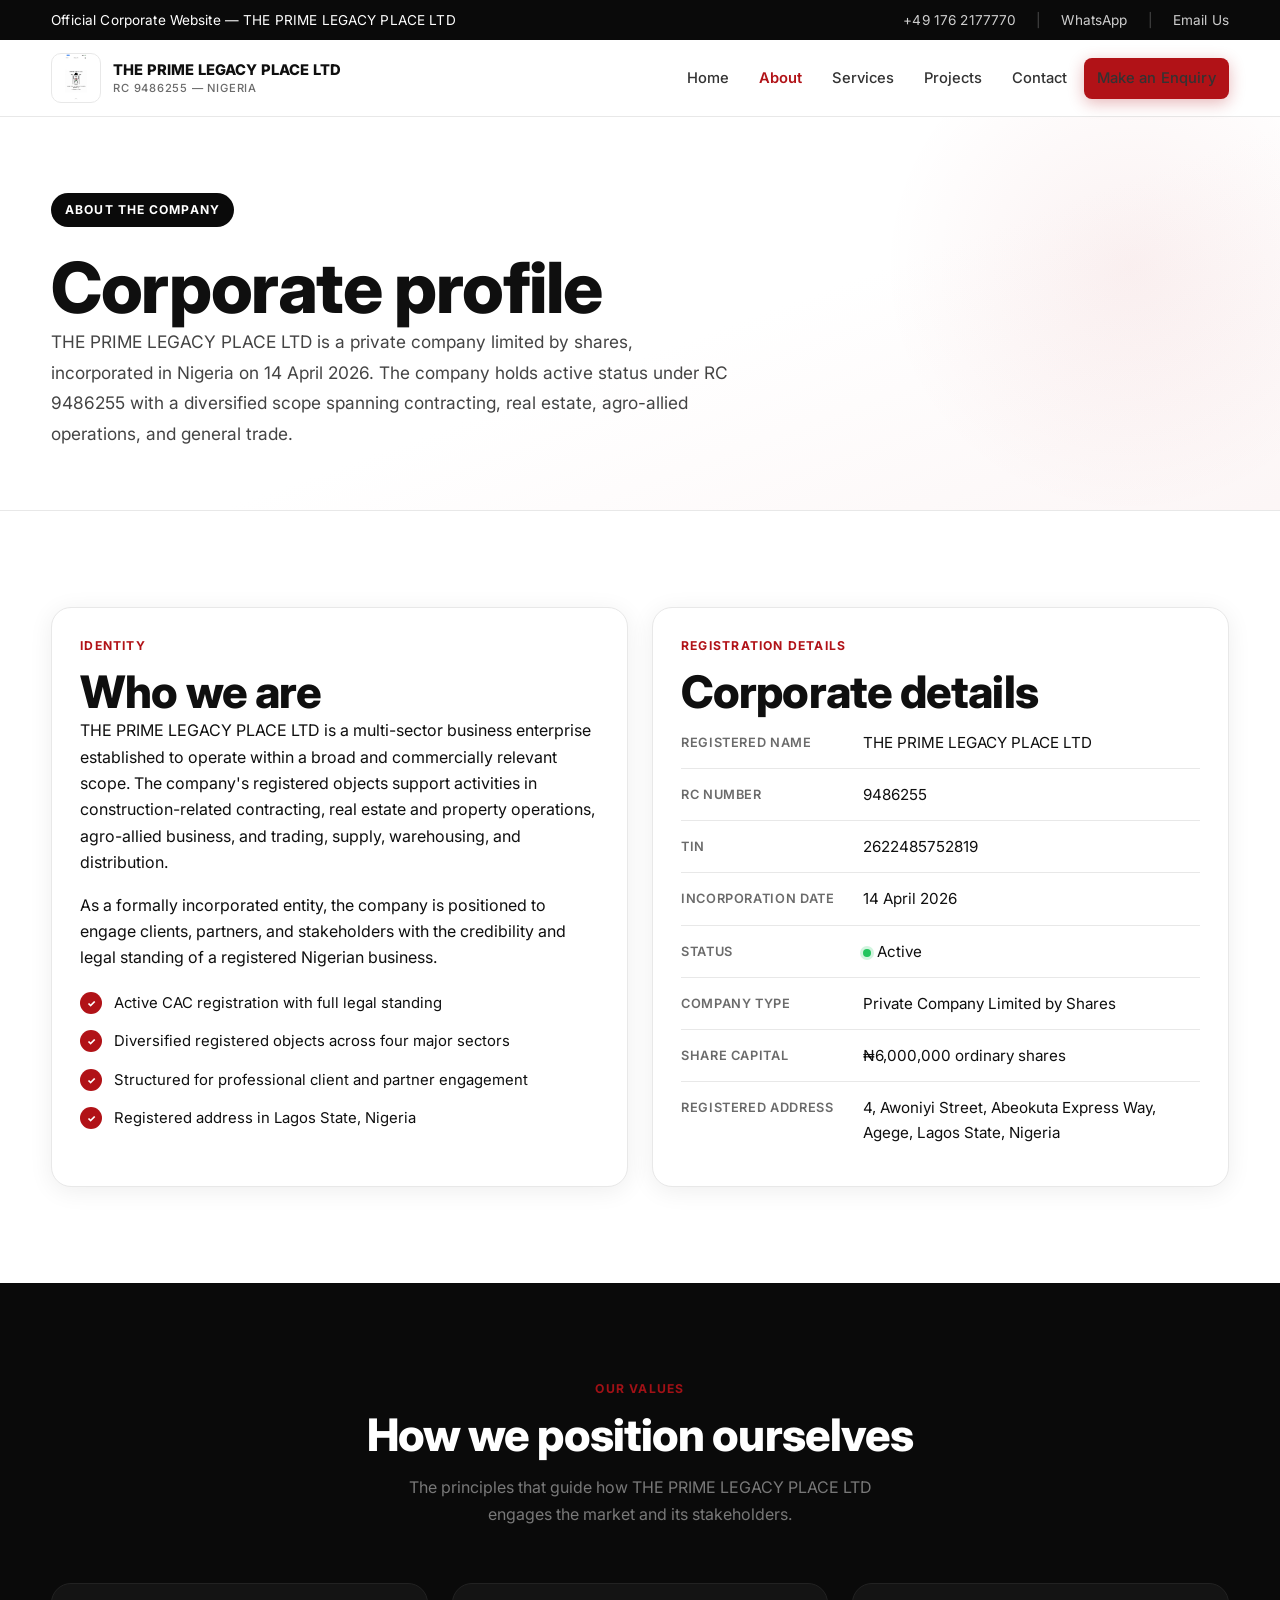
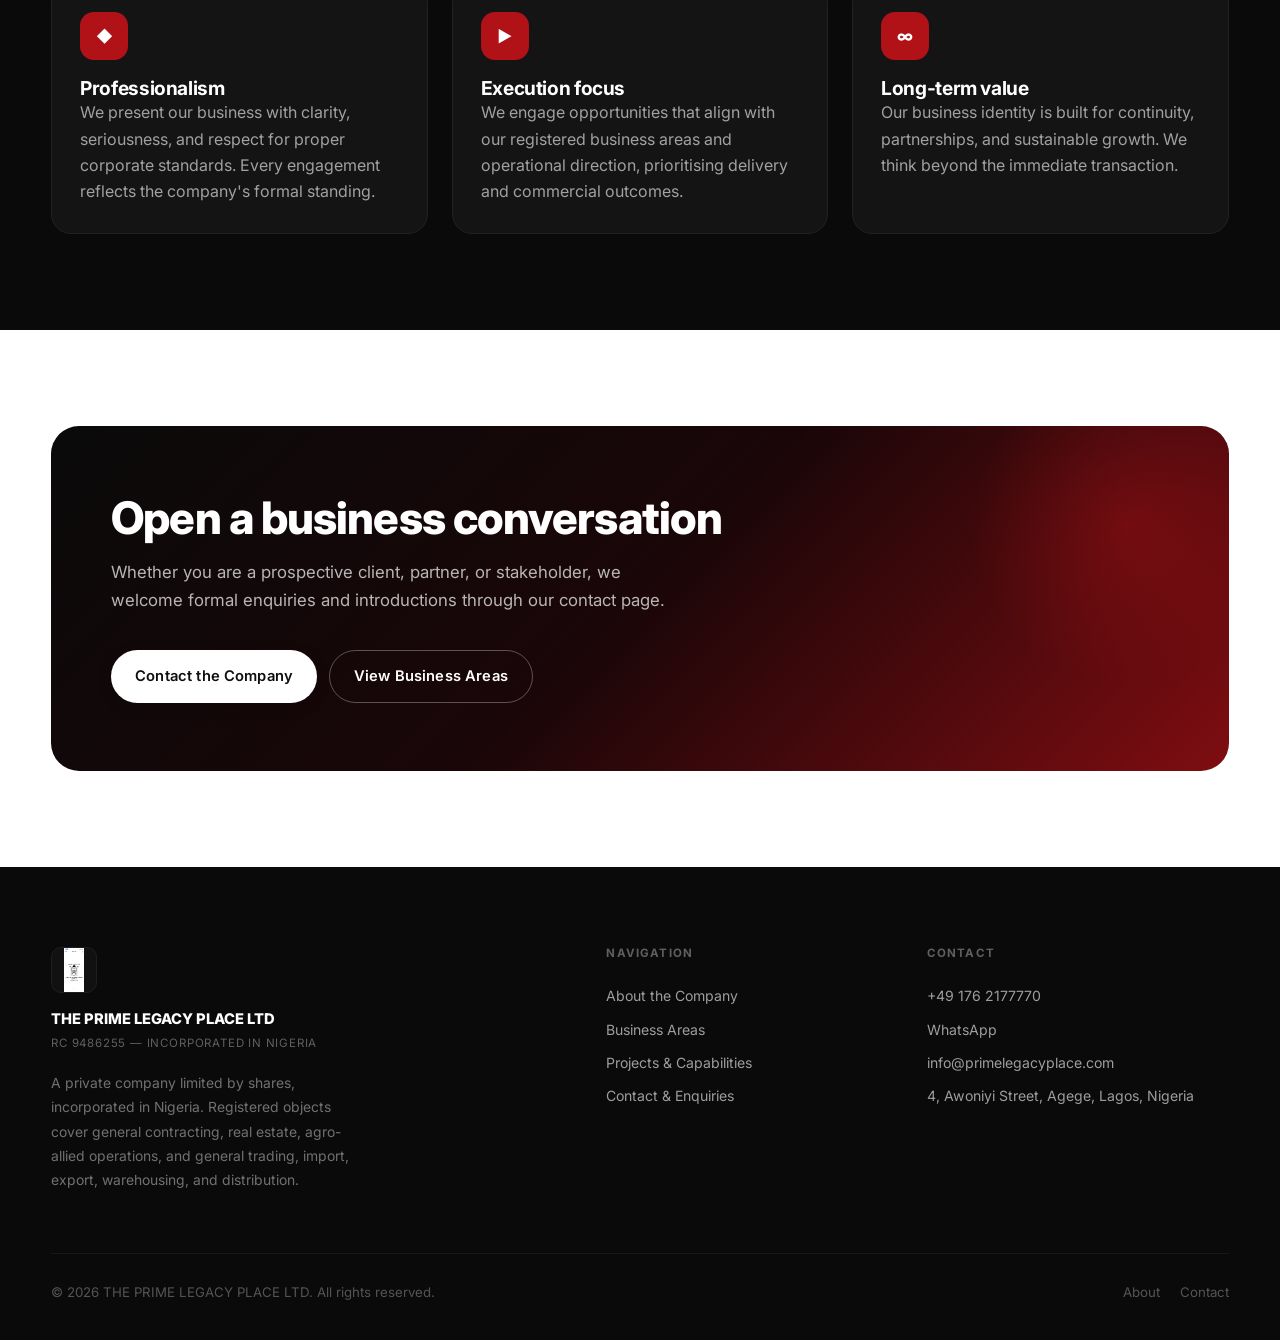
==== commit 8fb8b825: "Sync with main: updated contact details, email, phone, website, CNAME" ====
--- a/about.html
+++ b/about.html
@@ -17,11 +17,11 @@
   <div class="container">
     <div>Official Corporate Website &mdash; THE PRIME LEGACY PLACE LTD</div>
     <div class="topbar-right">
-      <a href="tel:+4915162401414">+49 151 6240 1414</a>
+      <a href="tel:+491762177770">+49 176 2177770</a>
       <span class="topbar-sep">|</span>
-      <a href="https://wa.me/4915162401414" target="_blank" rel="noopener">WhatsApp</a>
+      <a href="https://wa.me/491762177770" target="_blank" rel="noopener">WhatsApp</a>
       <span class="topbar-sep">|</span>
-      <a href="mailto:PRINCEOMOTAYO97@GMAIL.COM">Email Us</a>
+      <a href="mailto:info@primelegacyplace.com">Email Us</a>
     </div>
   </div>
 </div>
@@ -205,9 +205,9 @@
       </div>
       <div class="footer-col">
         <h4>Contact</h4>
-        <a href="tel:+4915162401414">+49 151 6240 1414</a>
-        <a href="https://wa.me/4915162401414" target="_blank" rel="noopener">WhatsApp</a>
-        <a href="mailto:PRINCEOMOTAYO97@GMAIL.COM">PRINCEOMOTAYO97@GMAIL.COM</a>
+        <a href="tel:+491762177770">+49 176 2177770</a>
+        <a href="https://wa.me/491762177770" target="_blank" rel="noopener">WhatsApp</a>
+        <a href="mailto:info@primelegacyplace.com">info@primelegacyplace.com</a>
         <a href="contact.html">4, Awoniyi Street, Agege, Lagos, Nigeria</a>
       </div>
     </div>
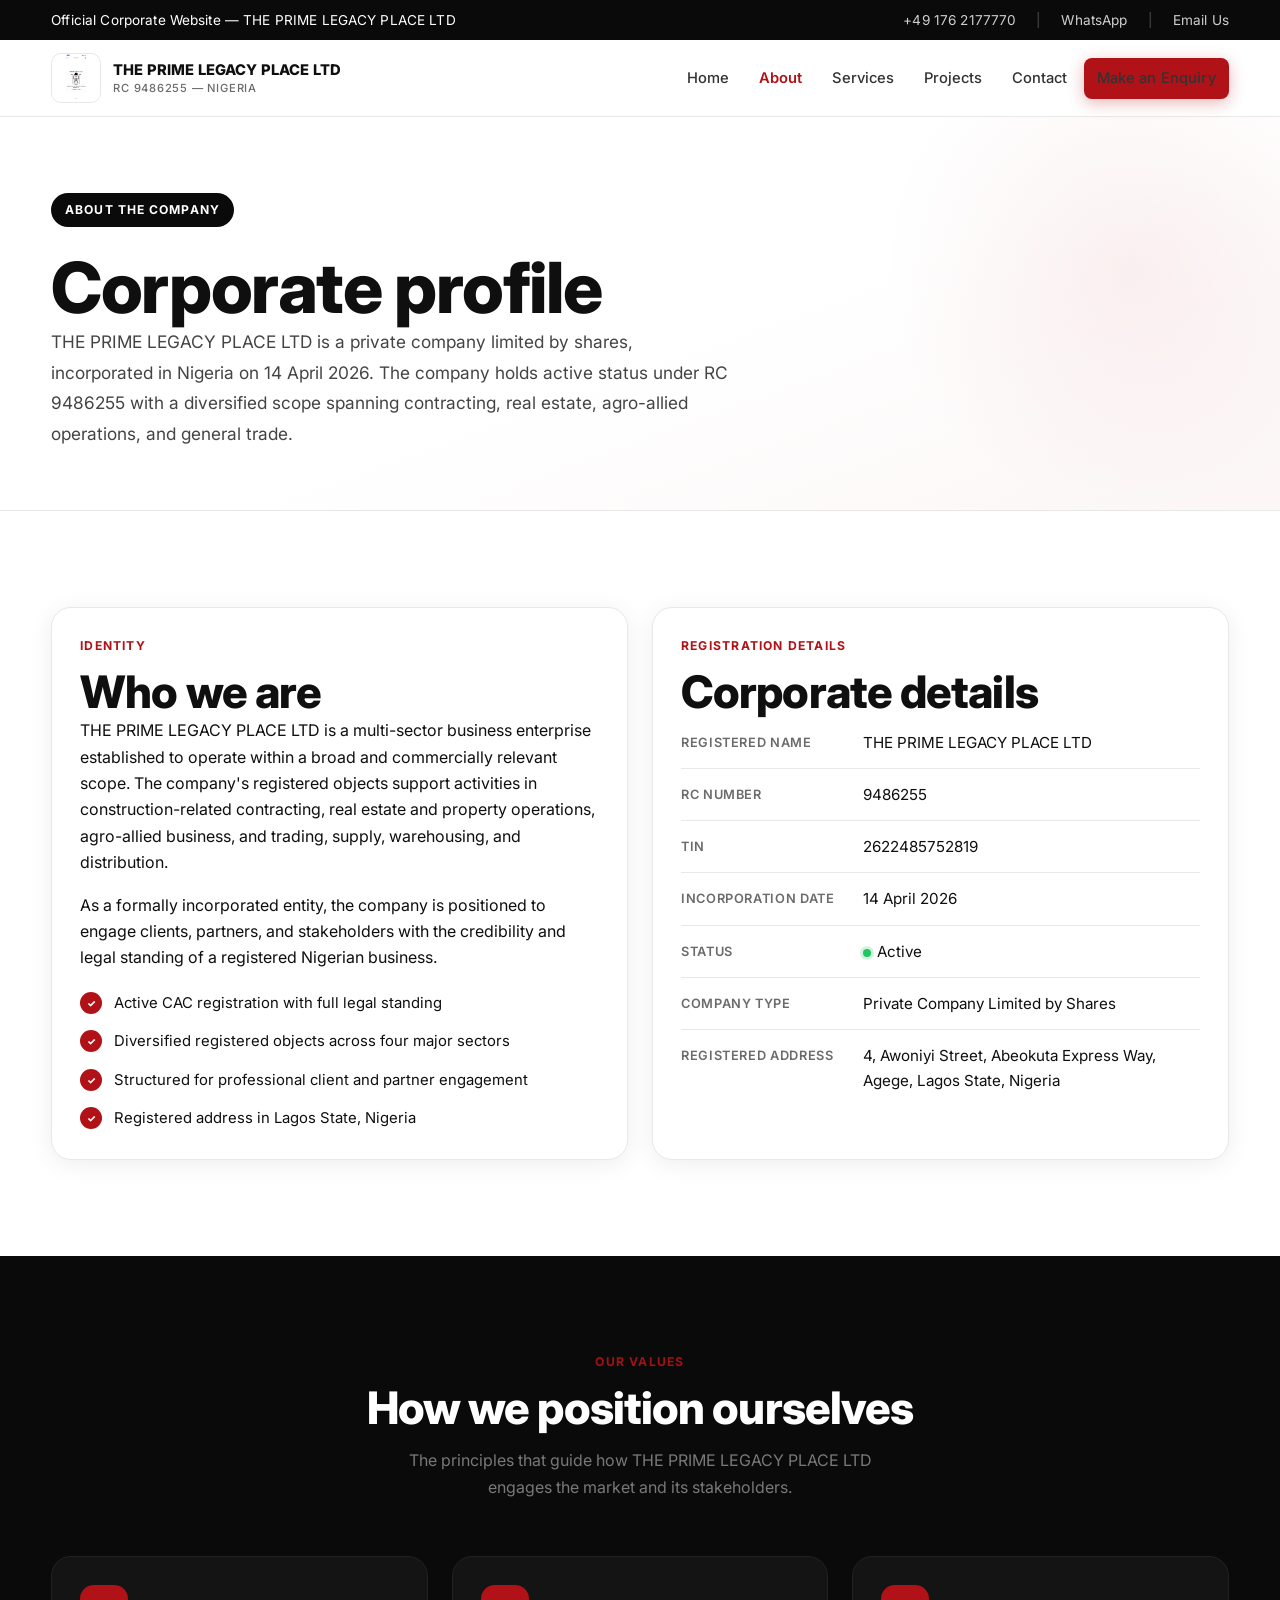
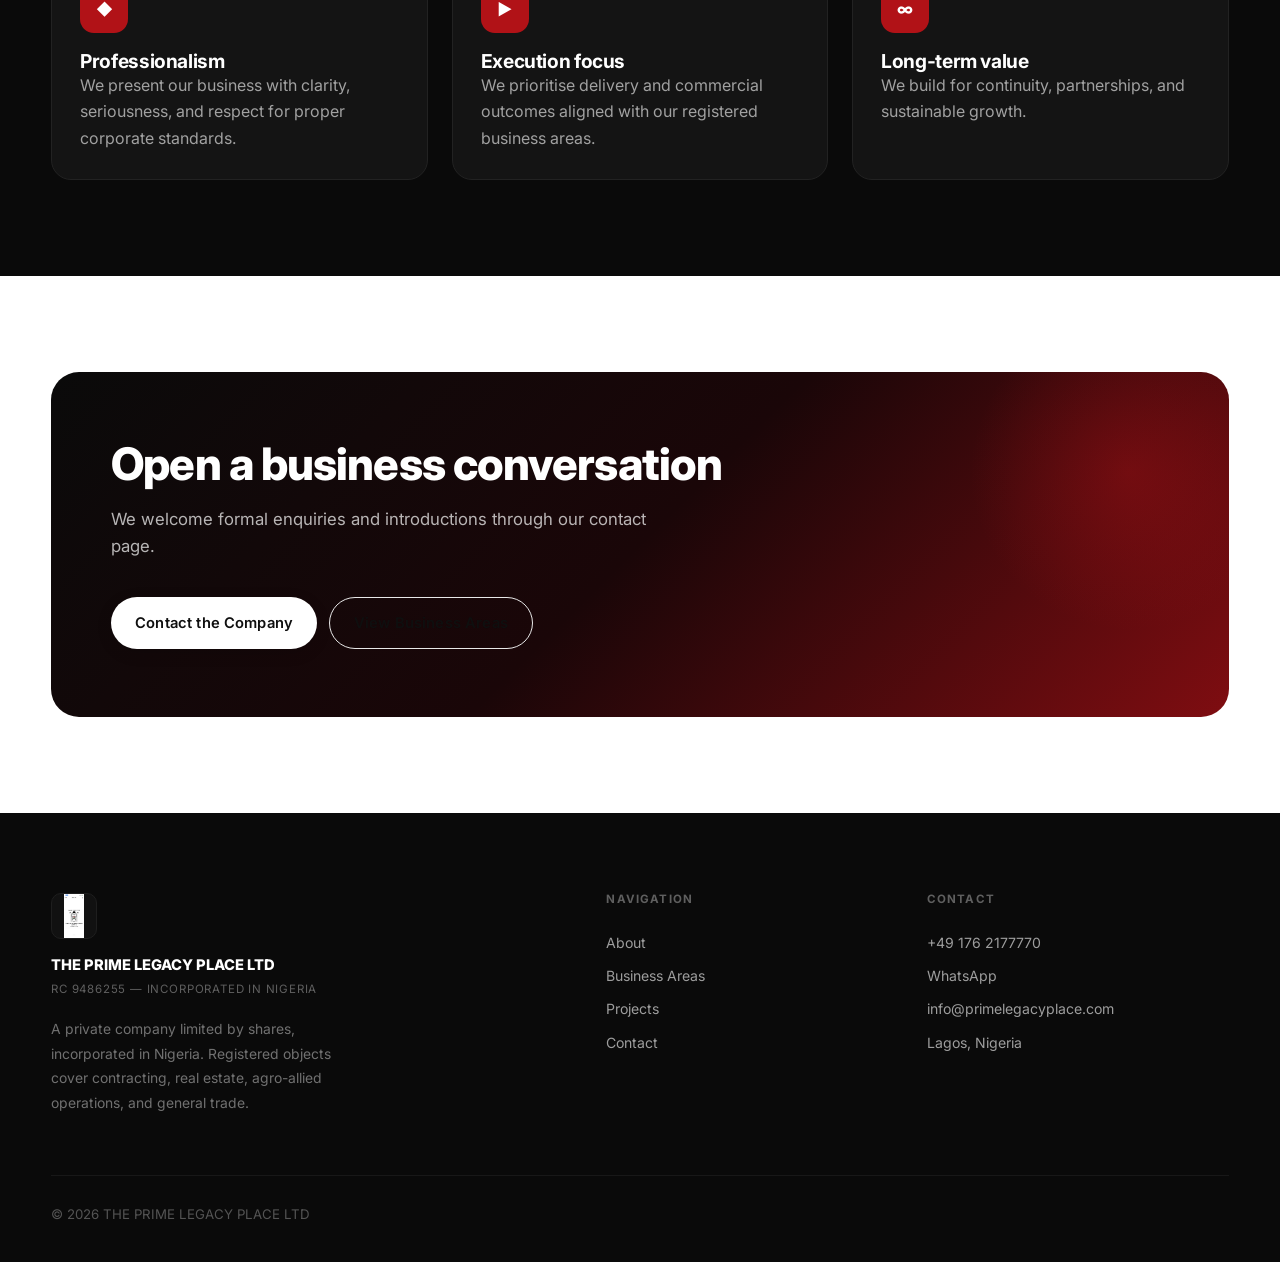
==== commit adab5677: "Removed share capital section from about page" ====
--- a/about.html
+++ b/about.html
@@ -12,7 +12,6 @@
 </head>
 <body>
 
-<!-- TOPBAR -->
 <div class="topbar">
   <div class="container">
     <div>Official Corporate Website &mdash; THE PRIME LEGACY PLACE LTD</div>
@@ -26,7 +25,6 @@
   </div>
 </div>
 
-<!-- HEADER -->
 <header class="site-header">
   <div class="container nav">
     <a class="brand" href="index.html">
@@ -50,7 +48,6 @@
   </div>
 </header>
 
-<!-- MOBILE NAV -->
 <div class="mobile-nav" role="dialog" aria-label="Mobile navigation">
   <button class="mobile-nav-close" aria-label="Close menu">&times;</button>
   <a href="index.html">Home</a>
@@ -63,164 +60,167 @@
 
 <main>
 
-  <!-- PAGE HERO -->
-  <section class="page-hero">
-    <div class="container">
-      <div class="page-hero-inner">
-        <span class="kicker reveal">About the Company</span>
-        <h1 class="reveal delay-1">Corporate profile</h1>
-        <p class="lead reveal delay-2">THE PRIME LEGACY PLACE LTD is a private company limited by shares, incorporated in Nigeria on 14 April 2026. The company holds active status under RC 9486255 with a diversified scope spanning contracting, real estate, agro-allied operations, and general trade.</p>
-      </div>
-    </div>
-  </section>
-
-  <!-- WHO WE ARE + CORPORATE DETAILS -->
-  <section>
-    <div class="container grid-2">
-      <div class="card reveal-left">
-        <span class="section-label">Identity</span>
-        <h2>Who we are</h2>
-        <p>THE PRIME LEGACY PLACE LTD is a multi-sector business enterprise established to operate within a broad and commercially relevant scope. The company's registered objects support activities in construction-related contracting, real estate and property operations, agro-allied business, and trading, supply, warehousing, and distribution.</p>
-        <p style="margin-top:16px;">As a formally incorporated entity, the company is positioned to engage clients, partners, and stakeholders with the credibility and legal standing of a registered Nigerian business.</p>
-        <div class="feature-list">
-          <div class="feature-item">
-            <div class="feature-icon">&#10003;</div>
-            <span>Active CAC registration with full legal standing</span>
-          </div>
-          <div class="feature-item">
-            <div class="feature-icon">&#10003;</div>
-            <span>Diversified registered objects across four major sectors</span>
-          </div>
-          <div class="feature-item">
-            <div class="feature-icon">&#10003;</div>
-            <span>Structured for professional client and partner engagement</span>
-          </div>
-          <div class="feature-item">
-            <div class="feature-icon">&#10003;</div>
-            <span>Registered address in Lagos State, Nigeria</span>
-          </div>
-        </div>
-      </div>
-      <div class="card reveal-right">
-        <span class="section-label">Registration Details</span>
-        <h2>Corporate details</h2>
-        <div class="table-row">
-          <strong>Registered Name</strong>
-          <div>THE PRIME LEGACY PLACE LTD</div>
-        </div>
-        <div class="table-row">
-          <strong>RC Number</strong>
-          <div>9486255</div>
-        </div>
-        <div class="table-row">
-          <strong>TIN</strong>
-          <div>2622485752819</div>
-        </div>
-        <div class="table-row">
-          <strong>Incorporation Date</strong>
-          <div>14 April 2026</div>
-        </div>
-        <div class="table-row">
-          <strong>Status</strong>
-          <div><span class="status-dot"></span>Active</div>
-        </div>
-        <div class="table-row">
-          <strong>Company Type</strong>
-          <div>Private Company Limited by Shares</div>
-        </div>
-        <div class="table-row">
-          <strong>Share Capital</strong>
-          <div>&#8358;6,000,000 ordinary shares</div>
-        </div>
-        <div class="table-row">
-          <strong>Registered Address</strong>
-          <div>4, Awoniyi Street, Abeokuta Express Way, Agege, Lagos State, Nigeria</div>
-        </div>
-      </div>
-    </div>
-  </section>
-
-  <!-- CORPORATE POSITIONING -->
-  <section class="band">
-    <div class="container">
-      <div class="section-head center reveal">
-        <span class="section-label">Our Values</span>
-        <h2>How we position ourselves</h2>
-        <p class="muted">The principles that guide how THE PRIME LEGACY PLACE LTD engages the market and its stakeholders.</p>
-      </div>
-      <div class="grid-3">
-        <div class="card reveal delay-1">
-          <div class="icon-box icon-box-red">&#9670;</div>
-          <h3>Professionalism</h3>
-          <p>We present our business with clarity, seriousness, and respect for proper corporate standards. Every engagement reflects the company's formal standing.</p>
-        </div>
-        <div class="card reveal delay-2">
-          <div class="icon-box icon-box-red">&#9654;</div>
-          <h3>Execution focus</h3>
-          <p>We engage opportunities that align with our registered business areas and operational direction, prioritising delivery and commercial outcomes.</p>
-        </div>
-        <div class="card reveal delay-3">
-          <div class="icon-box icon-box-red">&#8734;</div>
-          <h3>Long-term value</h3>
-          <p>Our business identity is built for continuity, partnerships, and sustainable growth. We think beyond the immediate transaction.</p>
-        </div>
-      </div>
-    </div>
-  </section>
-
-  <!-- CTA -->
-  <section>
-    <div class="container">
-      <div class="cta-section reveal">
-        <h2>Open a business conversation</h2>
-        <p>Whether you are a prospective client, partner, or stakeholder, we welcome formal enquiries and introductions through our contact page.</p>
-        <div class="cta-actions">
-          <a class="btn-white btn" href="contact.html">Contact the Company</a>
-          <a class="btn-outline" style="border-color:rgba(255,255,255,0.3);color:#fff;" href="services.html">View Business Areas</a>
-        </div>
-      </div>
-    </div>
-  </section>
+<section class="page-hero">
+  <div class="container">
+    <div class="page-hero-inner">
+      <span class="kicker reveal">About the Company</span>
+      <h1 class="reveal delay-1">Corporate profile</h1>
+      <p class="lead reveal delay-2">
+        THE PRIME LEGACY PLACE LTD is a private company limited by shares, incorporated in Nigeria on 14 April 2026. The company holds active status under RC 9486255 with a diversified scope spanning contracting, real estate, agro-allied operations, and general trade.
+      </p>
+    </div>
+  </div>
+</section>
+
+<section>
+  <div class="container grid-2">
+
+    <div class="card reveal-left">
+      <span class="section-label">Identity</span>
+      <h2>Who we are</h2>
+      <p>
+        THE PRIME LEGACY PLACE LTD is a multi-sector business enterprise established to operate within a broad and commercially relevant scope. The company's registered objects support activities in construction-related contracting, real estate and property operations, agro-allied business, and trading, supply, warehousing, and distribution.
+      </p>
+      <p style="margin-top:16px;">
+        As a formally incorporated entity, the company is positioned to engage clients, partners, and stakeholders with the credibility and legal standing of a registered Nigerian business.
+      </p>
+
+      <div class="feature-list">
+        <div class="feature-item"><div class="feature-icon">&#10003;</div><span>Active CAC registration with full legal standing</span></div>
+        <div class="feature-item"><div class="feature-icon">&#10003;</div><span>Diversified registered objects across four major sectors</span></div>
+        <div class="feature-item"><div class="feature-icon">&#10003;</div><span>Structured for professional client and partner engagement</span></div>
+        <div class="feature-item"><div class="feature-icon">&#10003;</div><span>Registered address in Lagos State, Nigeria</span></div>
+      </div>
+    </div>
+
+    <div class="card reveal-right">
+      <span class="section-label">Registration Details</span>
+      <h2>Corporate details</h2>
+
+      <div class="table-row">
+        <strong>Registered Name</strong>
+        <div>THE PRIME LEGACY PLACE LTD</div>
+      </div>
+
+      <div class="table-row">
+        <strong>RC Number</strong>
+        <div>9486255</div>
+      </div>
+
+      <div class="table-row">
+        <strong>TIN</strong>
+        <div>2622485752819</div>
+      </div>
+
+      <div class="table-row">
+        <strong>Incorporation Date</strong>
+        <div>14 April 2026</div>
+      </div>
+
+      <div class="table-row">
+        <strong>Status</strong>
+        <div><span class="status-dot"></span>Active</div>
+      </div>
+
+      <div class="table-row">
+        <strong>Company Type</strong>
+        <div>Private Company Limited by Shares</div>
+      </div>
+
+      <div class="table-row">
+        <strong>Registered Address</strong>
+        <div>4, Awoniyi Street, Abeokuta Express Way, Agege, Lagos State, Nigeria</div>
+      </div>
+
+    </div>
+  </div>
+</section>
+
+<section class="band">
+  <div class="container">
+    <div class="section-head center reveal">
+      <span class="section-label">Our Values</span>
+      <h2>How we position ourselves</h2>
+      <p class="muted">The principles that guide how THE PRIME LEGACY PLACE LTD engages the market and its stakeholders.</p>
+    </div>
+
+    <div class="grid-3">
+      <div class="card reveal delay-1">
+        <div class="icon-box icon-box-red">&#9670;</div>
+        <h3>Professionalism</h3>
+        <p>We present our business with clarity, seriousness, and respect for proper corporate standards.</p>
+      </div>
+
+      <div class="card reveal delay-2">
+        <div class="icon-box icon-box-red">&#9654;</div>
+        <h3>Execution focus</h3>
+        <p>We prioritise delivery and commercial outcomes aligned with our registered business areas.</p>
+      </div>
+
+      <div class="card reveal delay-3">
+        <div class="icon-box icon-box-red">&#8734;</div>
+        <h3>Long-term value</h3>
+        <p>We build for continuity, partnerships, and sustainable growth.</p>
+      </div>
+    </div>
+  </div>
+</section>
+
+<section>
+  <div class="container">
+    <div class="cta-section reveal">
+      <h2>Open a business conversation</h2>
+      <p>We welcome formal enquiries and introductions through our contact page.</p>
+      <div class="cta-actions">
+        <a class="btn-white btn" href="contact.html">Contact the Company</a>
+        <a class="btn-outline" href="services.html">View Business Areas</a>
+      </div>
+    </div>
+  </div>
+</section>
 
 </main>
 
-<!-- FOOTER -->
 <footer>
   <div class="container">
     <div class="footer-grid">
+
       <div>
         <div class="footer-brand">
           <img src="assets/img/logo.jpeg" alt="The Prime Legacy Place Ltd logo">
           <div class="footer-brand-name">THE PRIME LEGACY PLACE LTD</div>
           <div class="footer-brand-sub">RC 9486255 &mdash; Incorporated in Nigeria</div>
         </div>
-        <p class="footer-desc">A private company limited by shares, incorporated in Nigeria. Registered objects cover general contracting, real estate, agro-allied operations, and general trading, import, export, warehousing, and distribution.</p>
-      </div>
+        <p class="footer-desc">
+          A private company limited by shares, incorporated in Nigeria. Registered objects cover contracting, real estate, agro-allied operations, and general trade.
+        </p>
+      </div>
+
       <div class="footer-col">
         <h4>Navigation</h4>
-        <a href="about.html">About the Company</a>
+        <a href="about.html">About</a>
         <a href="services.html">Business Areas</a>
-        <a href="projects.html">Projects &amp; Capabilities</a>
-        <a href="contact.html">Contact &amp; Enquiries</a>
-      </div>
+        <a href="projects.html">Projects</a>
+        <a href="contact.html">Contact</a>
+      </div>
+
       <div class="footer-col">
         <h4>Contact</h4>
         <a href="tel:+491762177770">+49 176 2177770</a>
-        <a href="https://wa.me/491762177770" target="_blank" rel="noopener">WhatsApp</a>
+        <a href="https://wa.me/491762177770" target="_blank">WhatsApp</a>
         <a href="mailto:info@primelegacyplace.com">info@primelegacyplace.com</a>
-        <a href="contact.html">4, Awoniyi Street, Agege, Lagos, Nigeria</a>
-      </div>
-    </div>
+        <a href="contact.html">Lagos, Nigeria</a>
+      </div>
+
+    </div>
+
     <div class="footer-bottom">
-      <p>&copy; <span class="year"></span> THE PRIME LEGACY PLACE LTD. All rights reserved.</p>
-      <div class="footer-bottom-links">
-        <a href="about.html">About</a>
-        <a href="contact.html">Contact</a>
-      </div>
-    </div>
+      <p>&copy; <span class="year"></span> THE PRIME LEGACY PLACE LTD</p>
+    </div>
+
   </div>
 </footer>
 
 <script src="script.js"></script>
 </body>
-</html>
+</html>
--- a/styles.css
+++ b/styles.css
@@ -694,4 +694,4 @@
   .topbar .container { justify-content: center; text-align: center; }
   .topbar-right { justify-content: center; }
   .cta-section { padding: 36px 24px; border-radius: 20px; }
-}
+}
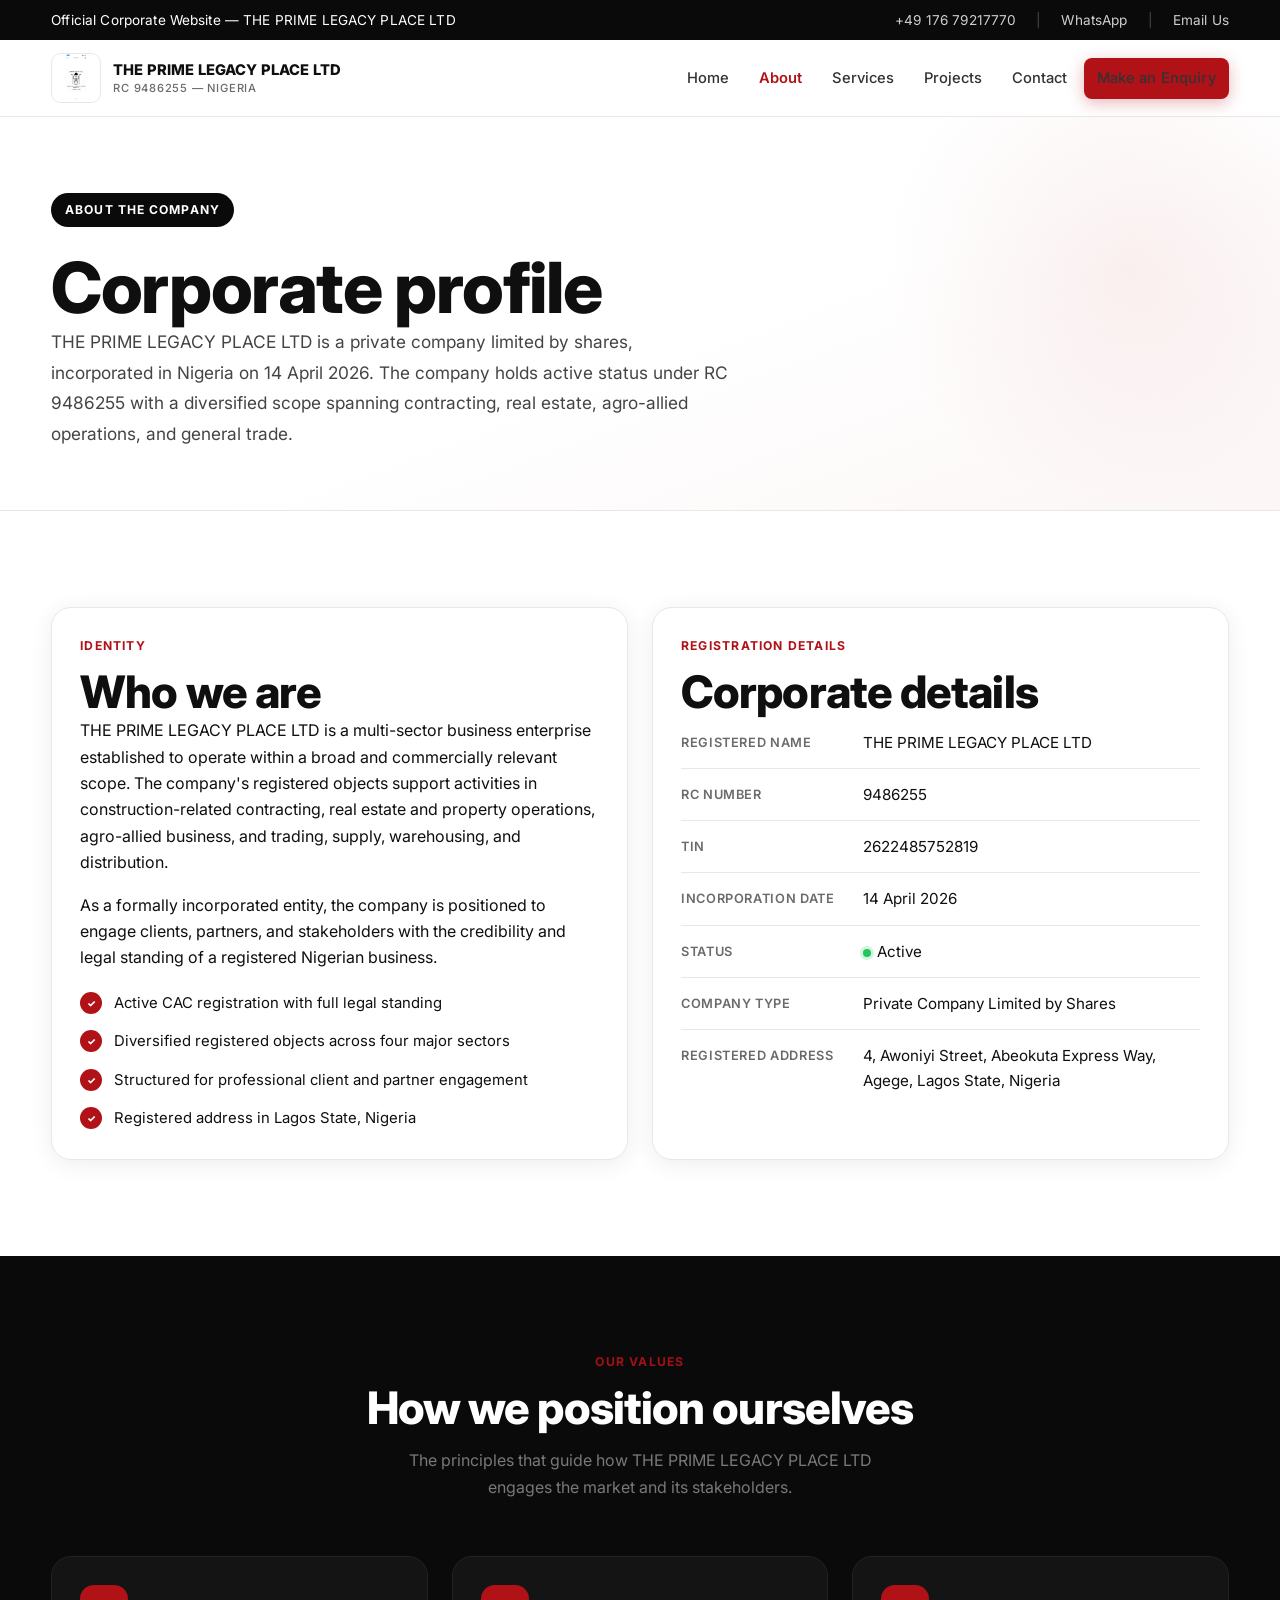
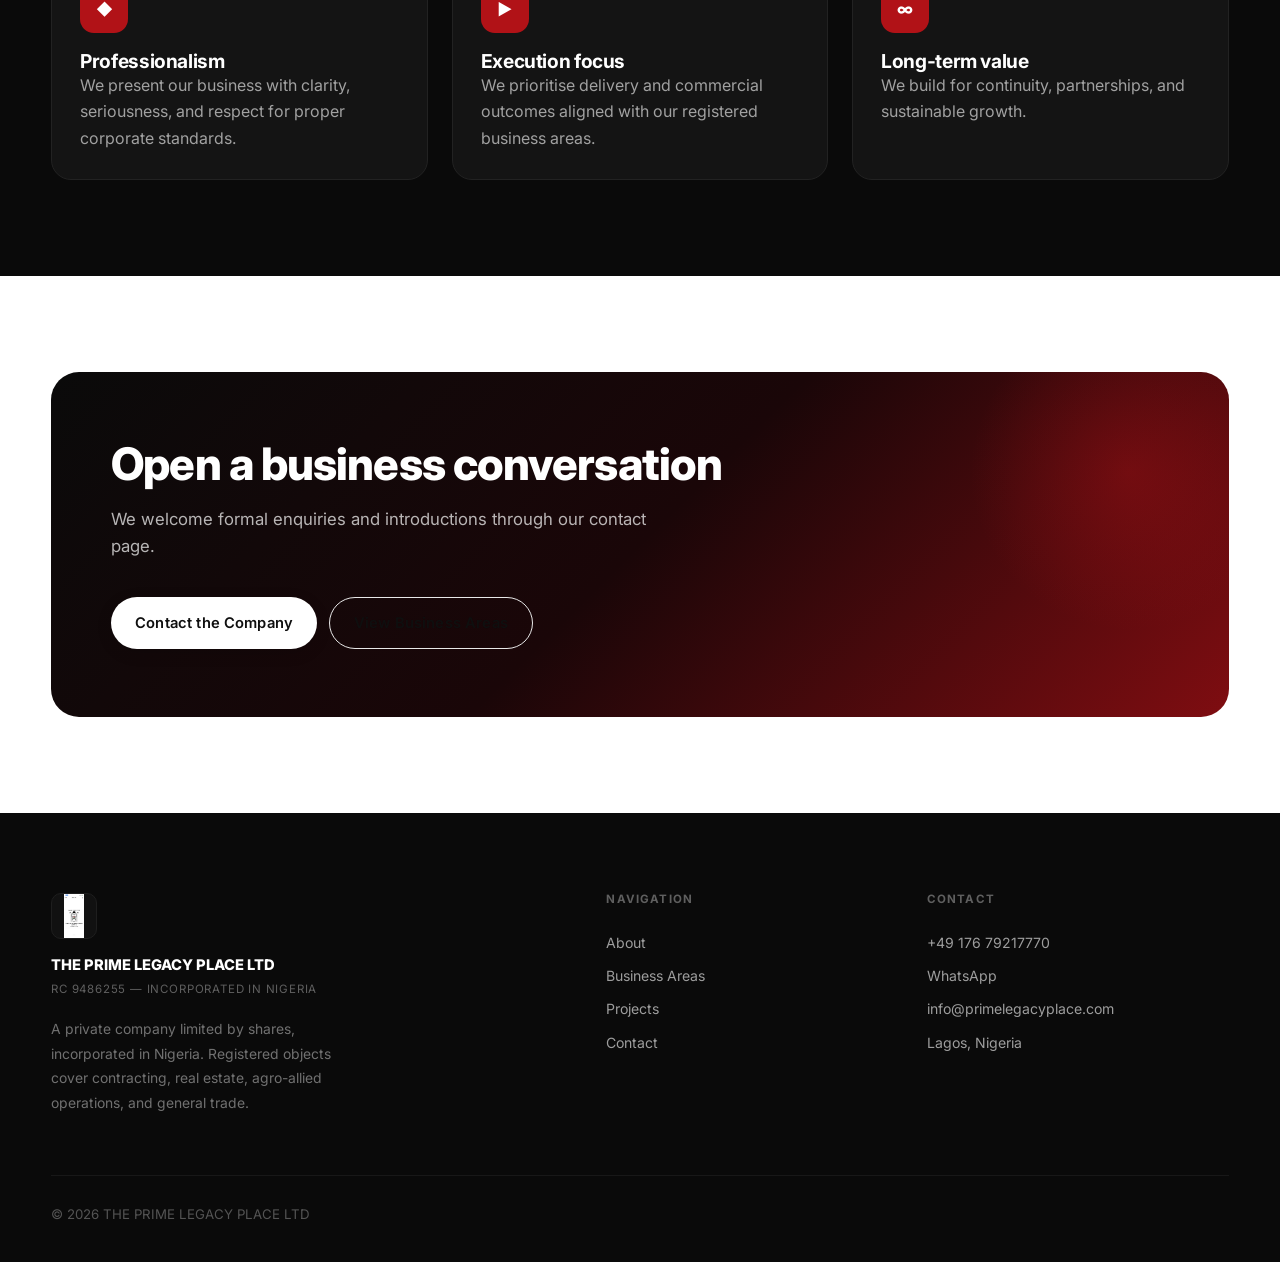
==== commit 7c93a839: "Update phone and WhatsApp number across site" ====
--- a/about.html
+++ b/about.html
@@ -16,9 +16,9 @@
   <div class="container">
     <div>Official Corporate Website &mdash; THE PRIME LEGACY PLACE LTD</div>
     <div class="topbar-right">
-      <a href="tel:+491762177770">+49 176 2177770</a>
+      <a href="tel:+4917679217770">+49 176 79217770</a>
       <span class="topbar-sep">|</span>
-      <a href="https://wa.me/491762177770" target="_blank" rel="noopener">WhatsApp</a>
+      <a href="https://wa.me/4917679217770" target="_blank" rel="noopener">WhatsApp</a>
       <span class="topbar-sep">|</span>
       <a href="mailto:info@primelegacyplace.com">Email Us</a>
     </div>
@@ -206,8 +206,8 @@
 
       <div class="footer-col">
         <h4>Contact</h4>
-        <a href="tel:+491762177770">+49 176 2177770</a>
-        <a href="https://wa.me/491762177770" target="_blank">WhatsApp</a>
+        <a href="tel:+4917679217770">+49 176 79217770</a>
+        <a href="https://wa.me/4917679217770" target="_blank">WhatsApp</a>
         <a href="mailto:info@primelegacyplace.com">info@primelegacyplace.com</a>
         <a href="contact.html">Lagos, Nigeria</a>
       </div>
@@ -223,4 +223,4 @@
 
 <script src="script.js"></script>
 </body>
-</html>+</html>
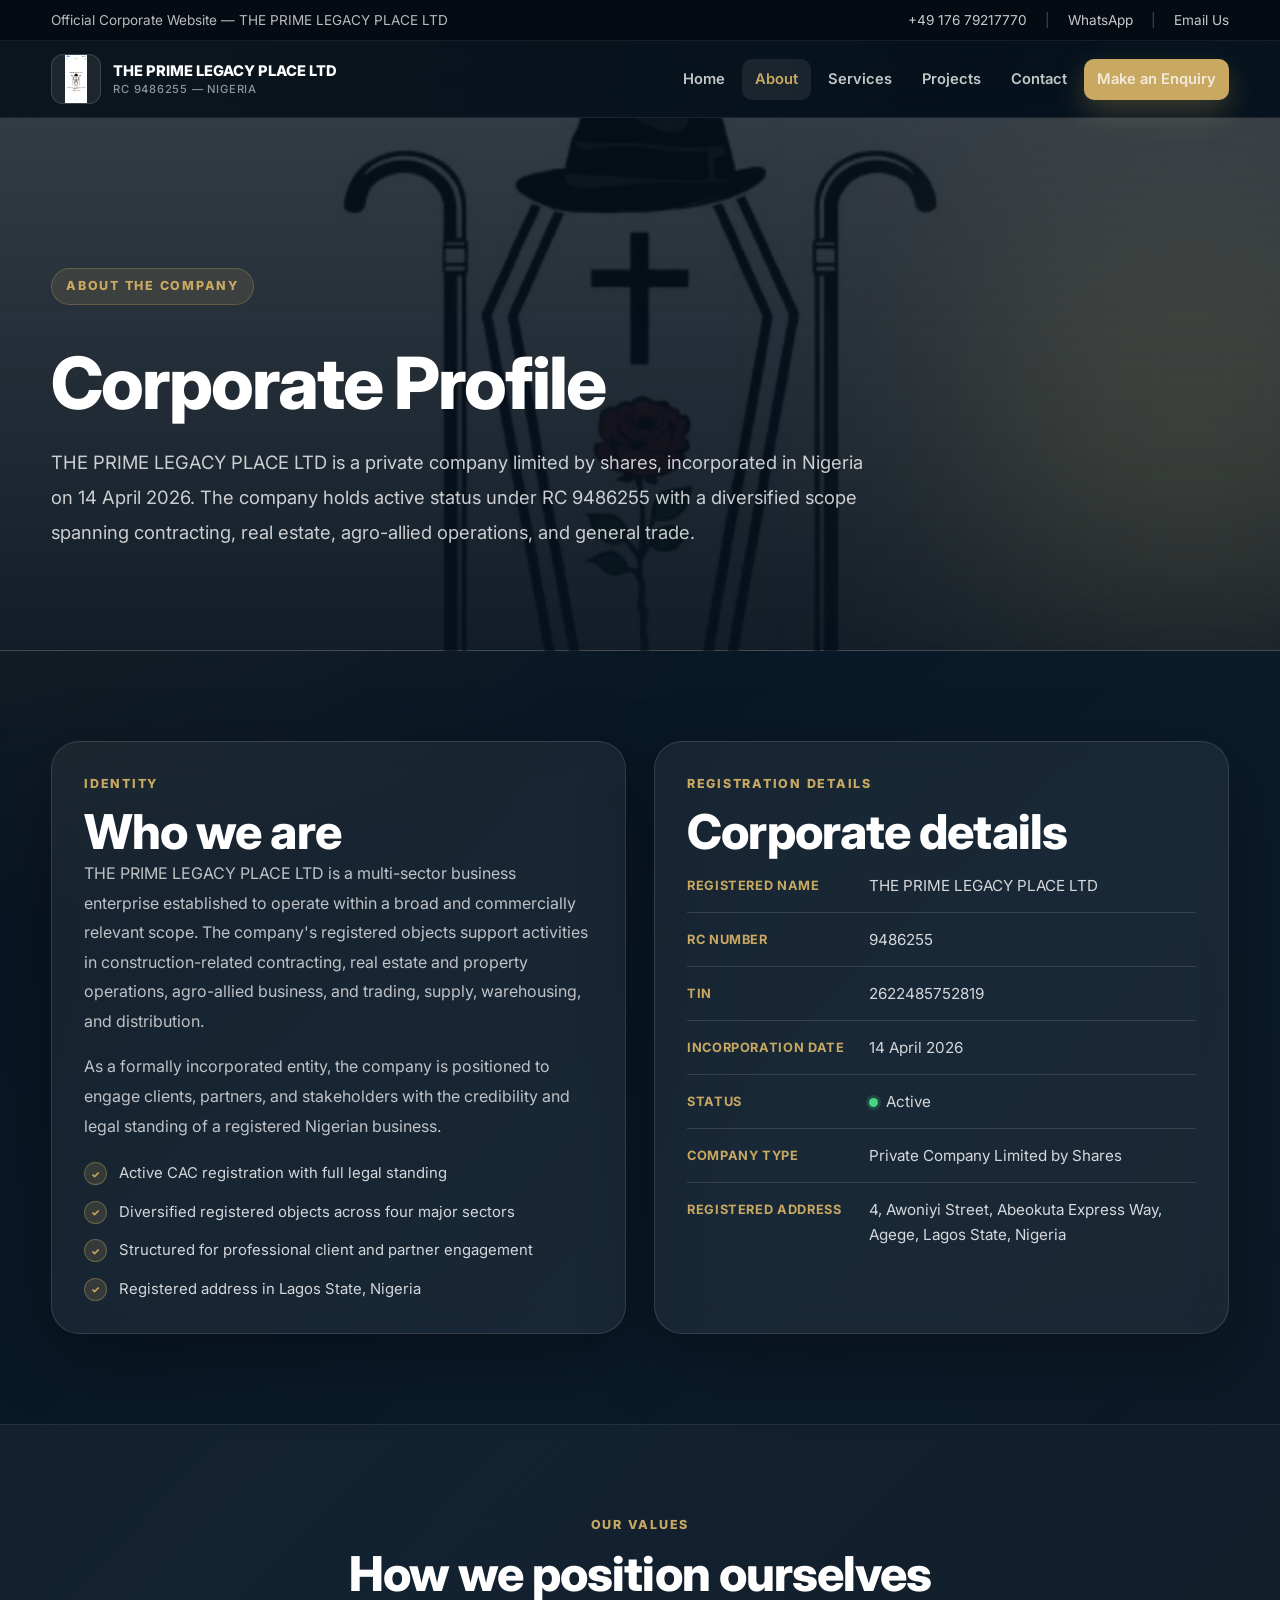
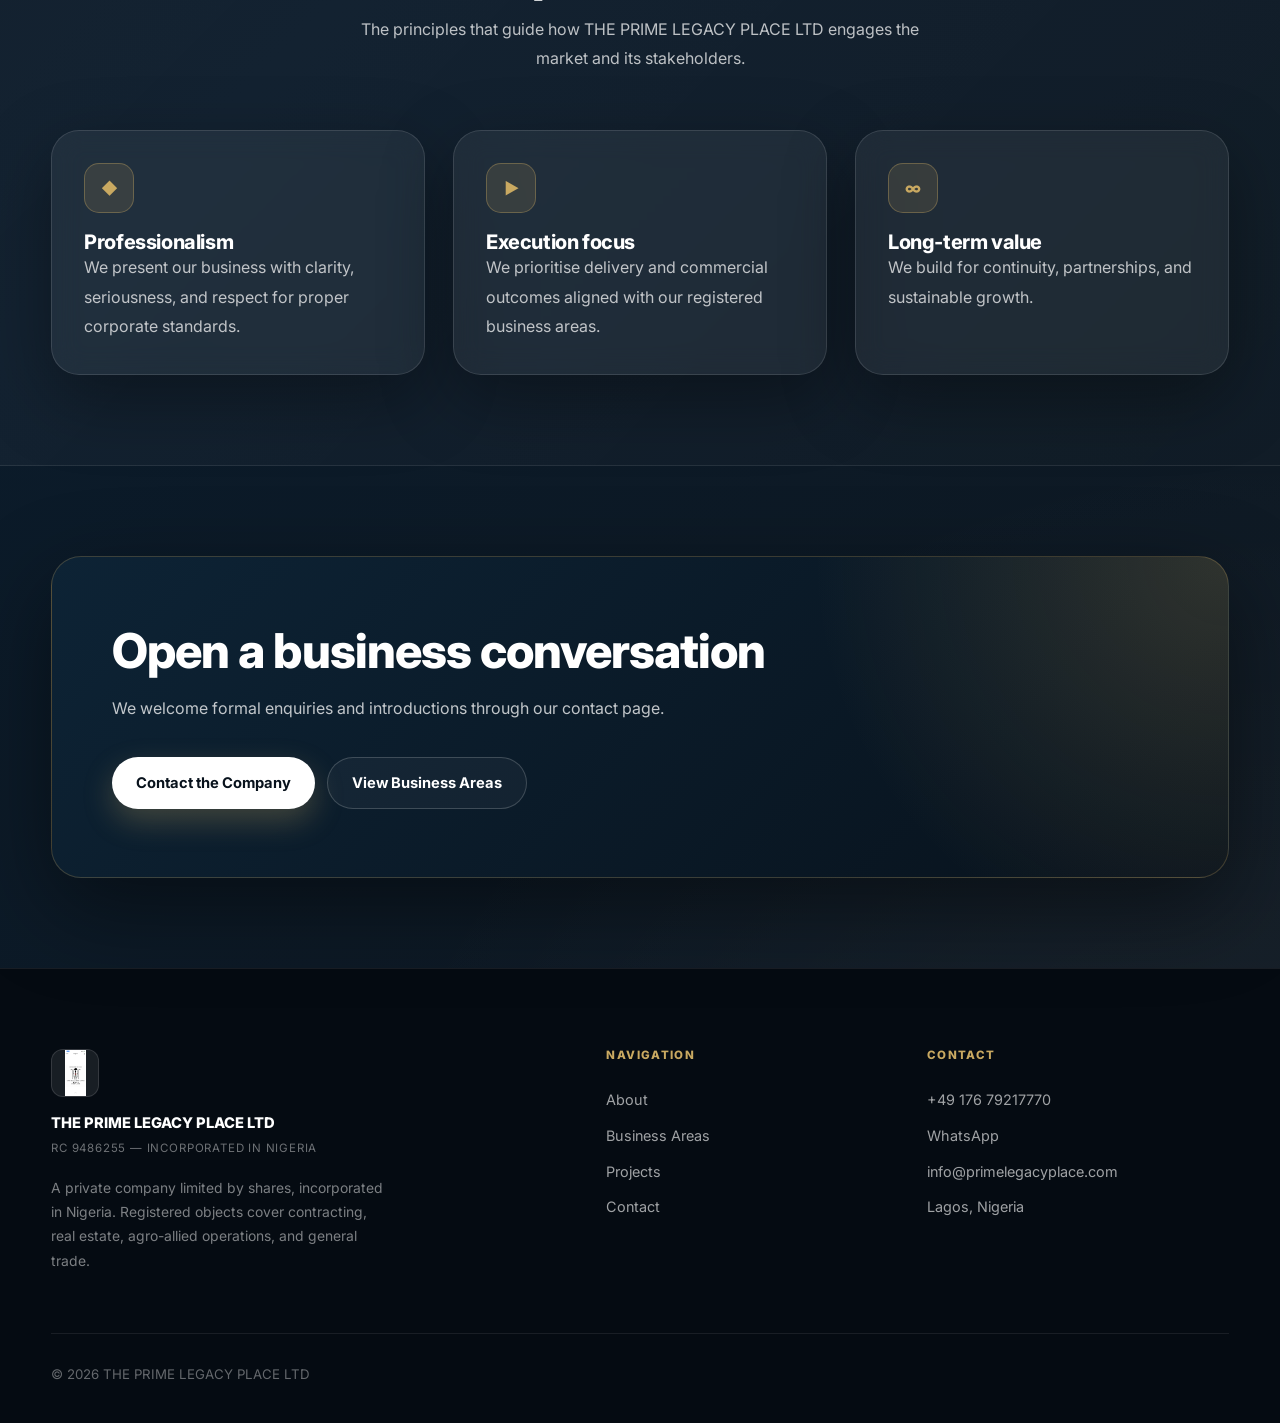
==== commit eb1d35ea: "Upgrade website to premium dark corporate design" ====
--- a/about.html
+++ b/about.html
@@ -9,7 +9,148 @@
   <link rel="preconnect" href="https://fonts.gstatic.com" crossorigin>
   <link href="https://fonts.googleapis.com/css2?family=Inter:wght@400;500;600;700;800&display=swap" rel="stylesheet">
   <link rel="stylesheet" href="styles.css">
+
+  <style>
+    body {
+      background:
+        radial-gradient(circle at top left, rgba(201,169,97,0.16), transparent 28%),
+        radial-gradient(circle at bottom right, rgba(255,255,255,0.06), transparent 30%),
+        linear-gradient(135deg, #06111c 0%, #0b1b2a 45%, #101820 100%);
+      color: #f5f5f5;
+    }
+
+    .page-hero {
+      background:
+        linear-gradient(rgba(6,17,28,0.82), rgba(6,17,28,0.95)),
+        url("assets/img/logo.jpeg") center/cover;
+      padding: 150px 0 100px;
+      position: relative;
+      overflow: hidden;
+    }
+
+    .page-hero::after {
+      content: "";
+      position: absolute;
+      width: 420px;
+      height: 420px;
+      background: rgba(201,169,97,0.18);
+      filter: blur(120px);
+      right: -120px;
+      top: 80px;
+      z-index: 0;
+    }
+
+    .page-hero-inner {
+      max-width: 850px;
+      position: relative;
+      z-index: 1;
+    }
+
+    .page-hero h1 {
+      font-size: clamp(42px, 6vw, 72px);
+      line-height: 1.05;
+      letter-spacing: -2px;
+      color: #ffffff;
+      margin: 18px 0 24px;
+    }
+
+    .page-hero .lead {
+      font-size: 1.15rem;
+      line-height: 1.9;
+      color: rgba(255,255,255,0.78);
+    }
+
+    .kicker,
+    .section-label {
+      color: #c9a961;
+      text-transform: uppercase;
+      letter-spacing: 0.14em;
+      font-size: 0.78rem;
+      font-weight: 800;
+    }
+
+    main section {
+      padding: 90px 0;
+    }
+
+    .card {
+      background: rgba(255,255,255,0.06);
+      border: 1px solid rgba(255,255,255,0.12);
+      box-shadow: 0 24px 70px rgba(0,0,0,0.35);
+      backdrop-filter: blur(14px);
+      border-radius: 28px;
+      color: #f5f5f5;
+    }
+
+    .card h2,
+    .card h3 {
+      color: #ffffff;
+    }
+
+    .card p,
+    .muted {
+      color: rgba(255,255,255,0.72);
+    }
+
+    .card:hover {
+      transform: translateY(-6px);
+      border-color: rgba(201,169,97,0.45);
+      box-shadow: 0 32px 90px rgba(0,0,0,0.48);
+    }
+
+    .feature-item span {
+      color: rgba(255,255,255,0.82);
+    }
+
+    .feature-icon {
+      background: rgba(201,169,97,0.16);
+      color: #c9a961;
+      border: 1px solid rgba(201,169,97,0.35);
+    }
+
+    .table-row {
+      border-bottom: 1px solid rgba(255,255,255,0.12);
+    }
+
+    .table-row strong {
+      color: #c9a961;
+    }
+
+    .table-row div {
+      color: rgba(255,255,255,0.82);
+    }
+
+    .band {
+      background:
+        linear-gradient(135deg, rgba(255,255,255,0.04), rgba(255,255,255,0.01));
+      border-top: 1px solid rgba(255,255,255,0.08);
+      border-bottom: 1px solid rgba(255,255,255,0.08);
+    }
+
+    .icon-box {
+      background: rgba(201,169,97,0.14);
+      color: #c9a961;
+      border: 1px solid rgba(201,169,97,0.35);
+    }
+
+    .cta-section {
+      background:
+        radial-gradient(circle at top right, rgba(201,169,97,0.2), transparent 34%),
+        linear-gradient(135deg, #0d2335, #08121c);
+      border: 1px solid rgba(201,169,97,0.25);
+      box-shadow: 0 30px 90px rgba(0,0,0,0.45);
+    }
+
+    .cta-section h2 {
+      color: #ffffff;
+    }
+
+    .cta-section p {
+      color: rgba(255,255,255,0.75);
+    }
+  </style>
 </head>
+
 <body>
 
 <div class="topbar">
@@ -34,14 +175,16 @@
         <small>RC 9486255 &mdash; Nigeria</small>
       </div>
     </a>
+
     <nav class="menu">
       <a href="index.html">Home</a>
-      <a href="about.html">About</a>
+      <a href="about.html" class="active">About</a>
       <a href="services.html">Services</a>
       <a href="projects.html">Projects</a>
       <a href="contact.html">Contact</a>
       <a class="btn" href="contact.html">Make an Enquiry</a>
     </nav>
+
     <button class="hamburger" aria-label="Open menu">
       <span></span><span></span><span></span>
     </button>
@@ -64,7 +207,7 @@
   <div class="container">
     <div class="page-hero-inner">
       <span class="kicker reveal">About the Company</span>
-      <h1 class="reveal delay-1">Corporate profile</h1>
+      <h1 class="reveal delay-1">Corporate Profile</h1>
       <p class="lead reveal delay-2">
         THE PRIME LEGACY PLACE LTD is a private company limited by shares, incorporated in Nigeria on 14 April 2026. The company holds active status under RC 9486255 with a diversified scope spanning contracting, real estate, agro-allied operations, and general trade.
       </p>
@@ -81,6 +224,7 @@
       <p>
         THE PRIME LEGACY PLACE LTD is a multi-sector business enterprise established to operate within a broad and commercially relevant scope. The company's registered objects support activities in construction-related contracting, real estate and property operations, agro-allied business, and trading, supply, warehousing, and distribution.
       </p>
+
       <p style="margin-top:16px;">
         As a formally incorporated entity, the company is positioned to engage clients, partners, and stakeholders with the credibility and legal standing of a registered Nigerian business.
       </p>
@@ -131,8 +275,8 @@
         <strong>Registered Address</strong>
         <div>4, Awoniyi Street, Abeokuta Express Way, Agege, Lagos State, Nigeria</div>
       </div>
-
-    </div>
+    </div>
+
   </div>
 </section>
 
@@ -141,24 +285,26 @@
     <div class="section-head center reveal">
       <span class="section-label">Our Values</span>
       <h2>How we position ourselves</h2>
-      <p class="muted">The principles that guide how THE PRIME LEGACY PLACE LTD engages the market and its stakeholders.</p>
+      <p class="muted">
+        The principles that guide how THE PRIME LEGACY PLACE LTD engages the market and its stakeholders.
+      </p>
     </div>
 
     <div class="grid-3">
       <div class="card reveal delay-1">
-        <div class="icon-box icon-box-red">&#9670;</div>
+        <div class="icon-box">&#9670;</div>
         <h3>Professionalism</h3>
         <p>We present our business with clarity, seriousness, and respect for proper corporate standards.</p>
       </div>
 
       <div class="card reveal delay-2">
-        <div class="icon-box icon-box-red">&#9654;</div>
+        <div class="icon-box">&#9654;</div>
         <h3>Execution focus</h3>
         <p>We prioritise delivery and commercial outcomes aligned with our registered business areas.</p>
       </div>
 
       <div class="card reveal delay-3">
-        <div class="icon-box icon-box-red">&#8734;</div>
+        <div class="icon-box">&#8734;</div>
         <h3>Long-term value</h3>
         <p>We build for continuity, partnerships, and sustainable growth.</p>
       </div>
@@ -223,4 +369,4 @@
 
 <script src="script.js"></script>
 </body>
-</html>
+</html>
--- a/styles.css
+++ b/styles.css
@@ -1,76 +1,114 @@
 /* ============================================
-   THE PRIME LEGACY PLACE LTD — Global Styles
+   THE PRIME LEGACY PLACE LTD — Premium Global Styles
    ============================================ */
 
 :root {
-  --bg: #ffffff;
-  --surface: #f6f6f6;
-  --text: #0f0f0f;
-  --muted: #6b6b6b;
-  --line: #e8e8e8;
-  --brand: #b11217;
-  --brand-dark: #8a0d11;
-  --brand-light: rgba(177, 18, 23, 0.08);
-  --black: #0a0a0a;
+  --bg: #06111c;
+  --bg-2: #0b1b2a;
+  --surface: rgba(255,255,255,0.06);
+  --surface-strong: rgba(255,255,255,0.1);
+  --text: #f5f5f5;
+  --muted: rgba(255,255,255,0.72);
+  --line: rgba(255,255,255,0.12);
+  --brand: #c9a961;
+  --brand-dark: #a8873f;
+  --brand-light: rgba(201,169,97,0.14);
+  --black: #06111c;
   --white: #ffffff;
   --max: 1200px;
-  --radius: 20px;
-  --radius-sm: 12px;
-  --shadow: 0 4px 24px rgba(0, 0, 0, 0.07);
-  --shadow-lg: 0 16px 48px rgba(0, 0, 0, 0.13);
-  --transition: 0.3s cubic-bezier(0.4, 0, 0.2, 1);
-}
-
-*, *::before, *::after { box-sizing: border-box; margin: 0; padding: 0; }
-html { scroll-behavior: smooth; -webkit-font-smoothing: antialiased; }
+  --radius: 28px;
+  --radius-sm: 14px;
+  --shadow: 0 24px 70px rgba(0,0,0,0.35);
+  --shadow-lg: 0 32px 90px rgba(0,0,0,0.5);
+  --transition: 0.35s cubic-bezier(0.4, 0, 0.2, 1);
+}
+
+*, *::before, *::after {
+  box-sizing: border-box;
+  margin: 0;
+  padding: 0;
+}
+
+html {
+  scroll-behavior: smooth;
+  -webkit-font-smoothing: antialiased;
+}
+
 body {
   font-family: 'Inter', system-ui, Arial, sans-serif;
   color: var(--text);
-  background: var(--bg);
+  background:
+    radial-gradient(circle at top left, rgba(201,169,97,0.16), transparent 28%),
+    radial-gradient(circle at bottom right, rgba(255,255,255,0.06), transparent 30%),
+    linear-gradient(135deg,#06111c 0%,#0b1b2a 45%,#101820 100%);
   line-height: 1.65;
   overflow-x: hidden;
 }
-img { max-width: 100%; display: block; }
-a { color: inherit; text-decoration: none; }
-ul { list-style: none; }
-
-/* ---- SCROLL REVEAL ---- */
+
+img {
+  max-width: 100%;
+  display: block;
+}
+
+a {
+  color: inherit;
+  text-decoration: none;
+}
+
+ul {
+  list-style: none;
+}
+
+.container {
+  width: min(var(--max), 92vw);
+  margin: 0 auto;
+}
+
+section {
+  padding: 90px 0;
+}
+
+/* REVEAL */
+.reveal,
+.reveal-left,
+.reveal-right {
+  opacity: 0;
+  transition: opacity 0.75s ease, transform 0.75s ease;
+}
+
 .reveal {
-  opacity: 0;
-  transform: translateY(30px);
-  transition: opacity 0.7s cubic-bezier(0.4, 0, 0.2, 1),
-              transform 0.7s cubic-bezier(0.4, 0, 0.2, 1);
-}
-.reveal.visible { opacity: 1; transform: none; }
+  transform: translateY(35px);
+}
+
 .reveal-left {
-  opacity: 0; transform: translateX(-30px);
-  transition: opacity 0.7s cubic-bezier(0.4, 0, 0.2, 1),
-              transform 0.7s cubic-bezier(0.4, 0, 0.2, 1);
-}
-.reveal-left.visible { opacity: 1; transform: none; }
+  transform: translateX(-35px);
+}
+
 .reveal-right {
-  opacity: 0; transform: translateX(30px);
-  transition: opacity 0.7s cubic-bezier(0.4, 0, 0.2, 1),
-              transform 0.7s cubic-bezier(0.4, 0, 0.2, 1);
-}
-.reveal-right.visible { opacity: 1; transform: none; }
+  transform: translateX(35px);
+}
+
+.reveal.visible,
+.reveal-left.visible,
+.reveal-right.visible {
+  opacity: 1;
+  transform: none;
+}
+
 .delay-1 { transition-delay: 0.1s; }
 .delay-2 { transition-delay: 0.2s; }
 .delay-3 { transition-delay: 0.3s; }
 .delay-4 { transition-delay: 0.4s; }
 .delay-5 { transition-delay: 0.5s; }
 
-/* ---- LAYOUT ---- */
-.container { width: min(var(--max), 92vw); margin: 0 auto; }
-section { padding: 96px 0; }
-
-/* ---- TOPBAR ---- */
+/* TOPBAR */
 .topbar {
-  background: var(--black);
-  color: #fff;
+  background: #050b12;
+  color: rgba(255,255,255,0.72);
   font-size: 0.85rem;
-  letter-spacing: 0.01em;
-}
+  border-bottom: 1px solid rgba(255,255,255,0.08);
+}
+
 .topbar .container {
   display: flex;
   justify-content: space-between;
@@ -79,23 +117,44 @@
   gap: 16px;
   flex-wrap: wrap;
 }
-.topbar a { color: rgba(255,255,255,0.8); transition: color var(--transition); }
-.topbar a:hover { color: #fff; }
-.topbar-right { display: flex; gap: 20px; align-items: center; }
-.topbar-sep { color: rgba(255,255,255,0.25); }
-
-/* ---- HEADER ---- */
+
+.topbar a {
+  color: rgba(255,255,255,0.78);
+  transition: color var(--transition);
+}
+
+.topbar a:hover {
+  color: var(--brand);
+}
+
+.topbar-right {
+  display: flex;
+  gap: 18px;
+  align-items: center;
+  flex-wrap: wrap;
+}
+
+.topbar-sep {
+  color: rgba(255,255,255,0.25);
+}
+
+/* HEADER */
 .site-header {
   position: sticky;
   top: 0;
-  z-index: 100;
-  background: rgba(255, 255, 255, 0.96);
+  z-index: 1000;
+  background: rgba(6,17,28,0.78);
   backdrop-filter: blur(18px);
   -webkit-backdrop-filter: blur(18px);
-  border-bottom: 1px solid var(--line);
-  transition: box-shadow var(--transition);
-}
-.site-header.scrolled { box-shadow: 0 2px 24px rgba(0,0,0,0.09); }
+  border-bottom: 1px solid rgba(255,255,255,0.08);
+  transition: all var(--transition);
+}
+
+.site-header.scrolled {
+  background: rgba(6,17,28,0.94);
+  box-shadow: 0 12px 45px rgba(0,0,0,0.35);
+}
+
 .nav {
   display: flex;
   align-items: center;
@@ -103,45 +162,114 @@
   min-height: 76px;
   gap: 20px;
 }
-.brand { display: flex; align-items: center; gap: 12px; }
+
+.brand {
+  display: flex;
+  align-items: center;
+  gap: 12px;
+}
+
 .brand img {
-  width: 50px; height: 50px;
+  width: 50px;
+  height: 50px;
   object-fit: contain;
-  border-radius: 10px;
-  border: 1px solid var(--line);
-  background: #fff;
-}
+  border-radius: 12px;
+  border: 1px solid rgba(255,255,255,0.14);
+  background: rgba(255,255,255,0.08);
+}
+
 .brand-text {
   font-weight: 800;
   font-size: 0.92rem;
-  letter-spacing: 0.01em;
   line-height: 1.2;
-  color: var(--text);
-}
+  color: #fff;
+}
+
 .brand-text small {
   display: block;
   font-weight: 500;
   font-size: 0.7rem;
-  color: var(--muted);
+  color: rgba(255,255,255,0.55);
   letter-spacing: 0.07em;
   text-transform: uppercase;
   margin-top: 2px;
 }
-.menu { display: flex; gap: 4px; align-items: center; }
+
+.menu {
+  display: flex;
+  gap: 4px;
+  align-items: center;
+}
+
 .menu a {
-  font-weight: 500;
+  font-weight: 600;
   font-size: 0.92rem;
-  color: #333;
+  color: rgba(255,255,255,0.76);
   padding: 8px 13px;
-  border-radius: 8px;
-  transition: background var(--transition), color var(--transition);
-}
-.menu a:hover { background: var(--surface); color: var(--text); }
-.menu a.active { color: var(--brand); font-weight: 600; }
-.menu a.btn.active { color: #fff; background: var(--brand); }
-.menu a.btn:hover { background: var(--brand-dark); color: #fff; }
-
-/* ---- HAMBURGER ---- */
+  border-radius: 10px;
+  transition: all var(--transition);
+}
+
+.menu a:hover,
+.menu a.active {
+  background: rgba(255,255,255,0.08);
+  color: var(--brand);
+}
+
+/* BUTTONS */
+.btn,
+.btn-outline,
+.btn-ghost {
+  display: inline-flex;
+  align-items: center;
+  justify-content: center;
+  gap: 8px;
+  padding: 13px 24px;
+  border-radius: 999px;
+  font-weight: 700;
+  font-size: 0.92rem;
+  transition: all var(--transition);
+  cursor: pointer;
+  border: none;
+  white-space: nowrap;
+  font-family: inherit;
+}
+
+.btn {
+  background: var(--brand);
+  color: #08121c;
+  box-shadow: 0 12px 30px rgba(201,169,97,0.28);
+}
+
+.btn:hover {
+  background: var(--brand-dark);
+  transform: translateY(-2px);
+  box-shadow: 0 20px 45px rgba(201,169,97,0.38);
+}
+
+.btn-outline {
+  background: rgba(255,255,255,0.04);
+  color: #fff;
+  border: 1.5px solid rgba(255,255,255,0.18);
+}
+
+.btn-outline:hover {
+  border-color: var(--brand);
+  color: var(--brand);
+  background: rgba(201,169,97,0.1);
+}
+
+.btn-white {
+  background: #fff;
+  color: #08121c;
+}
+
+.btn-white:hover {
+  background: #f2f2f2;
+  color: #08121c;
+}
+
+/* MOBILE NAV */
 .hamburger {
   display: none;
   flex-direction: column;
@@ -150,273 +278,324 @@
   padding: 8px;
   border: none;
   background: none;
-  border-radius: 8px;
-  transition: background var(--transition);
-}
-.hamburger:hover { background: var(--surface); }
+}
+
 .hamburger span {
   display: block;
-  width: 22px; height: 2px;
-  background: var(--text);
+  width: 24px;
+  height: 2px;
+  background: #fff;
   border-radius: 2px;
-  transition: transform var(--transition), opacity var(--transition);
-}
-.hamburger.open span:nth-child(1) { transform: translateY(7px) rotate(45deg); }
-.hamburger.open span:nth-child(2) { opacity: 0; }
-.hamburger.open span:nth-child(3) { transform: translateY(-7px) rotate(-45deg); }
-
-/* ---- MOBILE NAV ---- */
+  transition: all var(--transition);
+}
+
+.hamburger.open span:nth-child(1) {
+  transform: translateY(7px) rotate(45deg);
+}
+
+.hamburger.open span:nth-child(2) {
+  opacity: 0;
+}
+
+.hamburger.open span:nth-child(3) {
+  transform: translateY(-7px) rotate(-45deg);
+}
+
 .mobile-nav {
   display: none;
   position: fixed;
   inset: 0;
-  z-index: 99;
-  background: rgba(255, 255, 255, 0.98);
-  backdrop-filter: blur(20px);
+  z-index: 999;
+  background: rgba(6,17,28,0.98);
+  backdrop-filter: blur(22px);
   flex-direction: column;
   align-items: center;
   justify-content: center;
-  gap: 6px;
+  gap: 8px;
   opacity: 0;
   pointer-events: none;
   transition: opacity var(--transition);
 }
-.mobile-nav.open { opacity: 1; pointer-events: all; }
+
+.mobile-nav.open {
+  opacity: 1;
+  pointer-events: all;
+}
+
 .mobile-nav a {
-  font-size: 1.5rem;
-  font-weight: 700;
-  color: var(--text);
+  font-size: 1.45rem;
+  font-weight: 800;
+  color: #fff;
   padding: 12px 40px;
-  border-radius: 12px;
-  transition: background var(--transition), color var(--transition);
+  border-radius: 14px;
   width: 100%;
-  max-width: 300px;
+  max-width: 320px;
   text-align: center;
 }
-.mobile-nav a:hover { background: var(--surface); color: var(--brand); }
-.mobile-nav .btn { margin-top: 20px; font-size: 1rem; width: 100%; max-width: 300px; justify-content: center; }
+
+.mobile-nav a:hover {
+  background: rgba(255,255,255,0.08);
+  color: var(--brand);
+}
+
 .mobile-nav-close {
   position: absolute;
-  top: 22px; right: 22px;
+  top: 22px;
+  right: 22px;
   background: none;
   border: none;
   cursor: pointer;
   padding: 8px;
-  font-size: 1.4rem;
-  color: var(--text);
-  border-radius: 8px;
-  line-height: 1;
-  transition: background var(--transition);
-}
-.mobile-nav-close:hover { background: var(--surface); }
-
-/* ---- BUTTONS ---- */
-.btn, .btn-outline, .btn-ghost {
-  display: inline-flex;
-  align-items: center;
-  justify-content: center;
-  gap: 8px;
-  padding: 13px 24px;
-  border-radius: 999px;
-  font-weight: 600;
-  font-size: 0.92rem;
-  transition: all var(--transition);
-  cursor: pointer;
-  border: none;
-  white-space: nowrap;
-  letter-spacing: 0.01em;
-  font-family: inherit;
-}
-.btn {
-  background: var(--brand);
-  color: #fff;
-  box-shadow: 0 4px 16px rgba(177, 18, 23, 0.3);
-}
-.btn:hover {
-  background: var(--brand-dark);
-  box-shadow: 0 6px 24px rgba(177, 18, 23, 0.4);
-  transform: translateY(-1px);
-}
-.btn:active { transform: translateY(0); }
-.btn-outline {
-  background: transparent;
-  color: var(--text);
-  border: 1.5px solid var(--line);
-}
-.btn-outline:hover { border-color: var(--text); background: var(--surface); }
-.btn-ghost { background: transparent; color: var(--brand); padding: 13px 20px; }
-.btn-ghost:hover { background: var(--brand-light); }
-.btn-white {
-  background: #fff;
-  color: var(--text);
-  box-shadow: 0 4px 16px rgba(0,0,0,0.12);
-}
-.btn-white:hover { background: #f5f5f5; transform: translateY(-1px); }
-
-/* ---- TYPOGRAPHY ---- */
-h1, h2, h3, h4 { line-height: 1.1; letter-spacing: -0.02em; }
-h1 { font-size: clamp(2.5rem, 5.5vw, 4.6rem); font-weight: 800; }
-h2 { font-size: clamp(1.9rem, 3.5vw, 2.9rem); font-weight: 800; }
-h3 { font-size: 1.2rem; font-weight: 700; }
-h4 { font-size: 0.98rem; font-weight: 700; }
-.lead { font-size: 1.08rem; color: #444; line-height: 1.78; max-width: 62ch; }
-.muted { color: var(--muted); }
-.small { font-size: 0.9rem; }
+  font-size: 1.6rem;
+  color: #fff;
+}
+
+/* TYPOGRAPHY */
+h1,
+h2,
+h3,
+h4 {
+  line-height: 1.1;
+  letter-spacing: -0.02em;
+  color: #fff;
+}
+
+h1 {
+  font-size: clamp(2.7rem, 6vw, 4.8rem);
+  font-weight: 800;
+}
+
+h2 {
+  font-size: clamp(2rem, 3.8vw, 3rem);
+  font-weight: 800;
+}
+
+h3 {
+  font-size: 1.25rem;
+  font-weight: 750;
+}
+
+h4 {
+  font-size: 0.98rem;
+  font-weight: 700;
+}
+
+p {
+  color: var(--muted);
+  line-height: 1.85;
+}
+
+.lead {
+  font-size: 1.12rem;
+  color: rgba(255,255,255,0.78);
+  line-height: 1.85;
+  max-width: 68ch;
+}
+
+.muted {
+  color: rgba(255,255,255,0.62);
+}
+
+.kicker,
+.section-label {
+  color: var(--brand);
+  text-transform: uppercase;
+  letter-spacing: 0.14em;
+  font-size: 0.76rem;
+  font-weight: 800;
+}
+
 .kicker {
   display: inline-flex;
   align-items: center;
   gap: 8px;
-  background: var(--black);
-  color: #fff;
+  background: rgba(201,169,97,0.12);
+  border: 1px solid rgba(201,169,97,0.28);
   padding: 7px 14px;
   border-radius: 999px;
-  font-size: 0.76rem;
-  font-weight: 700;
-  letter-spacing: 0.09em;
-  text-transform: uppercase;
   margin-bottom: 22px;
 }
-.kicker-red { background: var(--brand); }
+
 .section-label {
-  font-size: 0.76rem;
-  font-weight: 700;
-  letter-spacing: 0.1em;
-  text-transform: uppercase;
-  color: var(--brand);
+  display: block;
   margin-bottom: 12px;
-  display: block;
-}
-
-/* ---- SECTION HEADER ---- */
-.section-head { margin-bottom: 56px; }
-.section-head p { margin-top: 14px; max-width: 52ch; color: var(--muted); font-size: 1rem; }
-.section-head.center { text-align: center; }
-.section-head.center p { margin: 14px auto 0; }
-
-/* ---- GRIDS ---- */
-.grid-2 { display: grid; grid-template-columns: repeat(2, 1fr); gap: 24px; }
-.grid-3 { display: grid; grid-template-columns: repeat(3, 1fr); gap: 24px; }
-.grid-4 { display: grid; grid-template-columns: repeat(4, 1fr); gap: 20px; }
-.grid-auto { display: grid; grid-template-columns: repeat(auto-fit, minmax(280px, 1fr)); gap: 24px; }
-
-/* ---- CARDS ---- */
+}
+
+.section-head {
+  margin-bottom: 56px;
+}
+
+.section-head p {
+  margin-top: 14px;
+  max-width: 58ch;
+}
+
+.section-head.center {
+  text-align: center;
+}
+
+.section-head.center p {
+  margin: 14px auto 0;
+}
+
+/* GRIDS */
+.grid-2 {
+  display: grid;
+  grid-template-columns: repeat(2, 1fr);
+  gap: 28px;
+}
+
+.grid-3 {
+  display: grid;
+  grid-template-columns: repeat(3, 1fr);
+  gap: 28px;
+}
+
+.grid-4 {
+  display: grid;
+  grid-template-columns: repeat(4, 1fr);
+  gap: 22px;
+}
+
+.grid-auto {
+  display: grid;
+  grid-template-columns: repeat(auto-fit, minmax(280px, 1fr));
+  gap: 28px;
+}
+
+/* CARDS */
 .card {
-  background: #fff;
-  border: 1px solid var(--line);
+  background: rgba(255,255,255,0.06);
+  border: 1px solid rgba(255,255,255,0.12);
   border-radius: var(--radius);
-  padding: 28px;
+  padding: 32px;
   box-shadow: var(--shadow);
-  transition: transform var(--transition), box-shadow var(--transition), border-color var(--transition);
-}
-.card:hover { transform: translateY(-4px); box-shadow: var(--shadow-lg); border-color: #d5d5d5; }
-.card-flat { box-shadow: none; }
-.card-flat:hover { box-shadow: var(--shadow); }
-
-/* ---- ICON BOX ---- */
+  backdrop-filter: blur(14px);
+  -webkit-backdrop-filter: blur(14px);
+  transition: all var(--transition);
+  color: #fff;
+}
+
+.card:hover {
+  transform: translateY(-6px);
+  border-color: rgba(201,169,97,0.45);
+  box-shadow: var(--shadow-lg);
+}
+
+.card p {
+  color: rgba(255,255,255,0.72);
+}
+
+/* ICONS */
 .icon-box {
-  width: 48px; height: 48px;
-  border-radius: 14px;
+  width: 50px;
+  height: 50px;
+  border-radius: 15px;
   display: grid;
   place-items: center;
   margin-bottom: 18px;
   font-size: 1rem;
   font-weight: 800;
-  flex-shrink: 0;
-}
-.icon-box-dark { background: var(--black); color: #fff; }
-.icon-box-red { background: var(--brand); color: #fff; }
-.icon-box-light { background: var(--brand-light); color: var(--brand); }
-
-/* ---- BADGE ---- */
+  background: rgba(201,169,97,0.14);
+  color: var(--brand);
+  border: 1px solid rgba(201,169,97,0.35);
+}
+
+.icon-box-dark,
+.icon-box-red,
+.icon-box-light {
+  background: rgba(201,169,97,0.14);
+  color: var(--brand);
+  border: 1px solid rgba(201,169,97,0.35);
+}
+
+/* BADGES */
 .badge {
   display: inline-flex;
   align-items: center;
   gap: 6px;
-  padding: 5px 12px;
+  padding: 6px 13px;
   border-radius: 999px;
   font-size: 0.78rem;
-  font-weight: 600;
-}
-.badge-default { background: #f0f0f0; color: #333; }
-.badge-green { background: #e8f5e9; color: #2e7d32; }
-.badge-red { background: #fce8e8; color: var(--brand); }
-.badge-dark { background: #1a1a1a; color: #fff; }
-
-/* ---- STAT CARDS ---- */
-.stats-row { display: grid; grid-template-columns: repeat(4, 1fr); gap: 16px; margin-top: 36px; }
-.stat-card {
-  padding: 22px 18px;
-  border-radius: 16px;
-  background: #fff;
-  border: 1px solid var(--line);
-  text-align: center;
-  transition: transform var(--transition), box-shadow var(--transition);
-}
-.stat-card:hover { transform: translateY(-3px); box-shadow: var(--shadow); }
-.stat-card strong {
-  display: block;
-  font-size: 1.35rem;
-  font-weight: 800;
-  letter-spacing: -0.02em;
-  margin-bottom: 5px;
-}
-.stat-card span { font-size: 0.8rem; color: var(--muted); font-weight: 500; }
-
-/* ---- TABLE ROWS ---- */
+  font-weight: 700;
+  background: rgba(201,169,97,0.14);
+  color: var(--brand);
+  border: 1px solid rgba(201,169,97,0.35);
+}
+
+.badge-dark,
+.badge-default,
+.badge-green,
+.badge-red {
+  background: rgba(201,169,97,0.14);
+  color: var(--brand);
+  border: 1px solid rgba(201,169,97,0.35);
+}
+
+/* TABLE ROWS */
 .table-row {
   display: grid;
   grid-template-columns: 170px 1fr;
   gap: 12px;
-  padding: 13px 0;
-  border-bottom: 1px solid var(--line);
+  padding: 14px 0;
+  border-bottom: 1px solid rgba(255,255,255,0.12);
   align-items: start;
 }
-.table-row:last-child { border-bottom: none; }
+
+.table-row:last-child {
+  border-bottom: none;
+}
+
 .table-row strong {
   font-size: 0.8rem;
-  font-weight: 600;
-  color: var(--muted);
+  font-weight: 700;
+  color: var(--brand);
   text-transform: uppercase;
   letter-spacing: 0.05em;
   padding-top: 2px;
 }
-.table-row div { font-size: 0.95rem; color: var(--text); }
-.table-row a { color: var(--brand); transition: opacity var(--transition); }
-.table-row a:hover { opacity: 0.75; }
-
-/* ---- HERO (home) ---- */
+
+.table-row div {
+  font-size: 0.95rem;
+  color: rgba(255,255,255,0.84);
+}
+
+.table-row a {
+  color: #fff;
+}
+
+.table-row a:hover {
+  color: var(--brand);
+}
+
+/* HOME HERO */
 .hero {
   padding: 100px 0 80px;
   position: relative;
   overflow: hidden;
-  background: #0a0a0a;
-}
-.hero::before, .hero::after { display: none; }
-
-/* Video layer */
+  background: #050b12;
+}
+
 .hero-video-wrap {
   position: absolute;
   inset: 0;
   z-index: 0;
 }
+
 .hero-video {
   width: 100%;
   height: 100%;
   object-fit: cover;
-  display: block;
-}
+}
+
 .hero-video-overlay {
   position: absolute;
   inset: 0;
-  background: linear-gradient(
-    135deg,
-    rgba(0,0,0,0.72) 0%,
-    rgba(10,10,10,0.65) 50%,
-    rgba(100,8,12,0.55) 100%
-  );
-}
-
-/* Content sits above video */
+  background:
+    radial-gradient(circle at top left, rgba(201,169,97,0.18), transparent 32%),
+    linear-gradient(135deg, rgba(0,0,0,0.78), rgba(6,17,28,0.86));
+}
+
 .hero-grid {
   display: grid;
   grid-template-columns: 1.2fr 0.8fr;
@@ -426,221 +605,201 @@
   z-index: 1;
 }
 
-/* Text overrides for dark background */
-.hero h1 { color: #fff; }
-.hero .lead { color: rgba(255,255,255,0.82); }
-.hero .kicker { background: rgba(255,255,255,0.15); color: #fff; border: 1px solid rgba(255,255,255,0.2); backdrop-filter: blur(8px); }
-.hero .btn-outline { background: rgba(255,255,255,0.1); color: #fff; border-color: rgba(255,255,255,0.35); backdrop-filter: blur(8px); }
-.hero .btn-outline:hover { background: rgba(255,255,255,0.2); border-color: rgba(255,255,255,0.6); }
-.hero .stat-card { background: rgba(255,255,255,0.08); border-color: rgba(255,255,255,0.15); backdrop-filter: blur(12px); }
-.hero .stat-card strong { color: #fff; }
-.hero .stat-card span { color: rgba(255,255,255,0.55); }
-.hero .stat-card:hover { background: rgba(255,255,255,0.13); }
-
-.hero-actions { display: flex; gap: 12px; flex-wrap: wrap; margin-top: 32px; }
+.hero-actions {
+  display: flex;
+  gap: 12px;
+  flex-wrap: wrap;
+  margin-top: 32px;
+}
+
 .hero-card {
   background: rgba(255,255,255,0.07);
   border: 1px solid rgba(255,255,255,0.15);
-  border-radius: 24px;
-  padding: 28px;
+  border-radius: 28px;
+  padding: 32px;
   box-shadow: 0 24px 64px rgba(0,0,0,0.4);
-  position: relative;
   backdrop-filter: blur(16px);
-  -webkit-backdrop-filter: blur(16px);
-}
-.hero-card::before { display: none; }
-.hero-card .hero-card-label { color: rgba(255,255,255,0.5); }
-.hero-card .table-row { border-bottom-color: rgba(255,255,255,0.1); }
-.hero-card .table-row strong { color: rgba(255,255,255,0.45); }
-.hero-card .table-row div { color: rgba(255,255,255,0.9); }
-.hero-card .table-row a { color: rgba(177,18,23,0.9); }
+}
+
 .hero-logo-wrap {
-  width: 76px; height: 76px;
-  border-radius: 14px;
-  border: 1px solid rgba(255,255,255,0.2);
-  background: rgba(255,255,255,0.1);
+  width: 76px;
+  height: 76px;
+  border-radius: 16px;
+  border: 1px solid rgba(255,255,255,0.18);
+  background: rgba(255,255,255,0.08);
   display: grid;
   place-items: center;
   overflow: hidden;
   margin-bottom: 20px;
-  box-shadow: 0 4px 16px rgba(0,0,0,0.3);
-}
-.hero-logo-wrap img { width: 100%; height: 100%; object-fit: contain; padding: 10px; }
+}
+
+.hero-logo-wrap img {
+  width: 100%;
+  height: 100%;
+  object-fit: contain;
+  padding: 10px;
+}
+
 .hero-card-label {
   font-size: 0.72rem;
-  font-weight: 700;
-  letter-spacing: 0.09em;
+  font-weight: 800;
+  letter-spacing: 0.1em;
   text-transform: uppercase;
-  color: var(--muted);
+  color: var(--brand);
   margin-bottom: 16px;
 }
 
-/* Mobile: hide video, fallback to dark bg */
-@media (max-width: 980px) {
-  .hero-video-wrap { display: block; }
-  .hero { padding: 68px 0 52px; }
-}
-
-.status-dot {
-  display: inline-block;
-  width: 8px; height: 8px;
-  border-radius: 50%;
-  background: #22c55e;
-  margin-right: 6px;
-  box-shadow: 0 0 0 3px rgba(34,197,94,0.2);
-  animation: pulse-green 2s infinite;
-}
-@keyframes pulse-green {
-  0%, 100% { box-shadow: 0 0 0 3px rgba(34,197,94,0.2); }
-  50% { box-shadow: 0 0 0 6px rgba(34,197,94,0.08); }
-}
-
-/* ---- PAGE HERO (inner pages) ---- */
+/* PAGE HERO */
 .page-hero {
-  padding: 76px 0 60px;
-  background: linear-gradient(160deg, #fff 55%, rgba(177,18,23,0.04) 100%);
-  border-bottom: 1px solid var(--line);
+  padding: 150px 0 100px;
   position: relative;
   overflow: hidden;
-}
-.page-hero::before {
-  content: '';
+  background:
+    linear-gradient(rgba(6,17,28,0.82), rgba(6,17,28,0.95)),
+    url("assets/img/logo.jpeg") center/cover;
+  border-bottom: 1px solid rgba(255,255,255,0.08);
+}
+
+.page-hero::after {
+  content: "";
   position: absolute;
-  top: -100px; right: -100px;
-  width: 500px; height: 500px;
-  border-radius: 50%;
-  background: radial-gradient(circle, rgba(177,18,23,0.06) 0%, transparent 70%);
-  pointer-events: none;
-}
-.page-hero-inner { position: relative; z-index: 1; max-width: 740px; }
-
-/* ---- DARK BAND ---- */
-.band { background: #0a0a0a; color: #fff; }
-.band .card { background: #141414; border-color: #222; box-shadow: none; color: #fff; }
-.band .card:hover { background: #1c1c1c; border-color: #2e2e2e; transform: translateY(-4px); }
-.band .card h3 { color: #fff; }
-.band .card p { color: rgba(255,255,255,0.6); }
-.band .section-label { color: rgba(177,18,23,0.9); }
-.band h2 { color: #fff; }
-.band .muted { color: rgba(255,255,255,0.45); }
-
-/* ---- CTA SECTION ---- */
+  width: 420px;
+  height: 420px;
+  background: rgba(201,169,97,0.18);
+  filter: blur(120px);
+  right: -100px;
+  top: 50px;
+}
+
+.page-hero-inner {
+  position: relative;
+  z-index: 2;
+  max-width: 900px;
+}
+
+.page-hero h1 {
+  font-size: clamp(42px, 6vw, 72px);
+  margin: 18px 0 24px;
+}
+
+/* BAND */
+.band {
+  background:
+    linear-gradient(135deg, rgba(255,255,255,0.04), rgba(255,255,255,0.01));
+  border-top: 1px solid rgba(255,255,255,0.08);
+  border-bottom: 1px solid rgba(255,255,255,0.08);
+}
+
+/* CTA */
 .cta-section {
-  background: linear-gradient(135deg, #0a0a0a 0%, #1a0608 50%, #7f0d11 100%);
-  border-radius: 28px;
+  background:
+    radial-gradient(circle at top right, rgba(201,169,97,0.2), transparent 34%),
+    linear-gradient(135deg, #0d2335, #08121c);
+  border: 1px solid rgba(201,169,97,0.25);
+  border-radius: 30px;
   padding: 68px 60px;
   color: #fff;
+  box-shadow: 0 30px 90px rgba(0,0,0,0.45);
   position: relative;
   overflow: hidden;
 }
-.cta-section::before {
-  content: '';
-  position: absolute;
-  top: -60px; right: -60px;
-  width: 320px; height: 320px;
-  border-radius: 50%;
-  background: radial-gradient(circle, rgba(177,18,23,0.35) 0%, transparent 70%);
-}
-.cta-section h2 { color: #fff; margin-bottom: 16px; }
-.cta-section p { color: rgba(255,255,255,0.7); max-width: 52ch; margin-bottom: 36px; font-size: 1.05rem; }
-.cta-actions { display: flex; gap: 12px; flex-wrap: wrap; }
-
-/* ---- FOOTER ---- */
-footer {
-  background: #0a0a0a;
-  color: #fff;
-  padding: 80px 0 36px;
-}
-.footer-grid { display: grid; grid-template-columns: 1.5fr 0.8fr 0.9fr; gap: 52px; margin-bottom: 60px; }
-.footer-brand img { width: 46px; height: 46px; object-fit: contain; border-radius: 10px; border: 1px solid #1e1e1e; background: #111; }
-.footer-brand-name { font-weight: 800; font-size: 0.92rem; margin-top: 14px; color: #fff; }
-.footer-brand-sub { font-size: 0.72rem; color: rgba(255,255,255,0.35); letter-spacing: 0.07em; text-transform: uppercase; margin-top: 3px; }
-.footer-desc { font-size: 0.87rem; color: rgba(255,255,255,0.42); line-height: 1.75; margin-top: 18px; max-width: 34ch; }
-.footer-col h4 {
-  font-size: 0.72rem;
-  font-weight: 700;
-  letter-spacing: 0.1em;
-  text-transform: uppercase;
-  color: rgba(255,255,255,0.35);
+
+.cta-section p {
+  max-width: 58ch;
+  margin: 16px 0 34px;
+}
+
+.cta-actions {
+  display: flex;
+  gap: 12px;
+  flex-wrap: wrap;
+}
+
+/* FORMS */
+.form-group {
   margin-bottom: 20px;
 }
-.footer-col a {
-  display: block;
-  font-size: 0.88rem;
-  color: rgba(255,255,255,0.6);
-  padding: 5px 0;
-  transition: color var(--transition);
-}
-.footer-col a:hover { color: #fff; }
-.footer-bottom {
-  border-top: 1px solid #181818;
-  padding-top: 28px;
-  display: flex;
-  justify-content: space-between;
-  align-items: center;
-  flex-wrap: wrap;
-  gap: 12px;
-}
-.footer-bottom p { font-size: 0.83rem; color: rgba(255,255,255,0.3); }
-.footer-bottom-links { display: flex; gap: 20px; }
-.footer-bottom-links a { font-size: 0.83rem; color: rgba(255,255,255,0.3); transition: color var(--transition); }
-.footer-bottom-links a:hover { color: rgba(255,255,255,0.65); }
-
-/* ---- CONTACT FORM ---- */
-.form-group { margin-bottom: 20px; }
+
 .form-group label {
   display: block;
   font-size: 0.84rem;
-  font-weight: 600;
-  color: var(--text);
-  margin-bottom: 7px;
-  letter-spacing: 0.01em;
-}
+  font-weight: 700;
+  color: #fff;
+  margin-bottom: 8px;
+}
+
 .form-group input,
 .form-group textarea,
 .form-group select {
   width: 100%;
-  padding: 13px 16px;
-  border: 1.5px solid var(--line);
-  border-radius: 12px;
+  padding: 14px 16px;
+  border: 1.5px solid rgba(255,255,255,0.14);
+  border-radius: 14px;
   font-family: inherit;
   font-size: 0.95rem;
-  color: var(--text);
-  background: #fff;
-  transition: border-color var(--transition), box-shadow var(--transition);
+  color: #fff;
+  background: rgba(255,255,255,0.06);
+  transition: all var(--transition);
   outline: none;
-  appearance: none;
-}
+}
+
+.form-group input::placeholder,
+.form-group textarea::placeholder {
+  color: rgba(255,255,255,0.45);
+}
+
 .form-group input:focus,
 .form-group textarea:focus,
 .form-group select:focus {
   border-color: var(--brand);
-  box-shadow: 0 0 0 3px rgba(177,18,23,0.1);
-}
-.form-group textarea { resize: vertical; min-height: 130px; }
-.form-row { display: grid; grid-template-columns: 1fr 1fr; gap: 16px; }
-.form-submit { width: 100%; padding: 15px; font-size: 1rem; border-radius: 12px; }
-.form-success {
-  display: none;
-  padding: 16px 20px;
-  background: #e8f5e9;
-  border: 1px solid #a5d6a7;
-  border-radius: 12px;
-  color: #2e7d32;
-  font-weight: 600;
-  margin-top: 16px;
+  box-shadow: 0 0 0 4px rgba(201,169,97,0.15);
+}
+
+.form-group select option {
+  background: #0f1b28;
+  color: #fff;
+}
+
+.form-group textarea {
+  resize: vertical;
+  min-height: 140px;
+}
+
+.form-row {
+  display: grid;
+  grid-template-columns: 1fr 1fr;
+  gap: 16px;
+}
+
+.form-submit {
+  width: 100%;
+  padding: 15px;
+  border-radius: 14px;
+}
+
+/* FEATURE LIST */
+.feature-list {
+  display: flex;
+  flex-direction: column;
+  gap: 14px;
+  margin-top: 20px;
+}
+
+.feature-item {
+  display: flex;
+  align-items: flex-start;
+  gap: 12px;
   font-size: 0.93rem;
-}
-.form-success.show { display: block; }
-
-/* ---- FEATURE LIST ---- */
-.feature-list { display: flex; flex-direction: column; gap: 14px; margin-top: 20px; }
-.feature-item { display: flex; align-items: flex-start; gap: 12px; font-size: 0.93rem; }
+  color: rgba(255,255,255,0.82);
+}
+
 .feature-icon {
-  width: 22px; height: 22px;
+  width: 23px;
+  height: 23px;
   border-radius: 50%;
-  background: var(--brand);
-  color: #fff;
+  background: rgba(201,169,97,0.14);
+  color: var(--brand);
+  border: 1px solid rgba(201,169,97,0.35);
   display: grid;
   place-items: center;
   flex-shrink: 0;
@@ -649,49 +808,254 @@
   font-weight: 800;
 }
 
-/* ---- HIGHLIGHT BOX ---- */
+/* HIGHLIGHT BOX */
 .highlight-box {
-  background: linear-gradient(135deg, var(--brand), var(--brand-dark));
-  color: #fff;
-  border-radius: 20px;
-  padding: 32px;
-}
-.highlight-box h3 { color: #fff; margin-bottom: 8px; }
-.highlight-box p { color: rgba(255,255,255,0.82); font-size: 0.93rem; }
-
-/* ---- CONTACT ACTIONS ---- */
-.contact-actions { display: flex; gap: 12px; flex-wrap: wrap; margin-top: 22px; }
-
-/* ---- DIVIDER ---- */
-.divider { height: 1px; background: var(--line); }
-
-/* ---- RESPONSIVE ---- */
+  background:
+    radial-gradient(circle at top right, rgba(201,169,97,0.24), transparent 36%),
+    linear-gradient(135deg, #0d2335, #08121c);
+  color: #fff;
+  border-radius: 28px;
+  padding: 36px;
+  border: 1px solid rgba(201,169,97,0.25);
+  box-shadow: var(--shadow);
+  transition: all var(--transition);
+}
+
+.highlight-box:hover {
+  transform: translateY(-6px);
+  border-color: rgba(201,169,97,0.45);
+  box-shadow: var(--shadow-lg);
+}
+
+.highlight-box p {
+  color: rgba(255,255,255,0.78);
+}
+
+/* STATUS */
+.status-dot {
+  display: inline-block;
+  width: 9px;
+  height: 9px;
+  border-radius: 50%;
+  background: #45d483;
+  margin-right: 8px;
+  box-shadow: 0 0 0 3px rgba(69,212,131,0.18);
+}
+
+/* CONTACT ACTIONS */
+.contact-actions {
+  display: flex;
+  gap: 12px;
+  flex-wrap: wrap;
+  margin-top: 24px;
+}
+
+/* FOOTER */
+footer {
+  background: #050b12;
+  color: #fff;
+  padding: 80px 0 36px;
+  border-top: 1px solid rgba(255,255,255,0.08);
+}
+
+.footer-grid {
+  display: grid;
+  grid-template-columns: 1.5fr 0.8fr 0.9fr;
+  gap: 52px;
+  margin-bottom: 60px;
+}
+
+.footer-brand img {
+  width: 48px;
+  height: 48px;
+  object-fit: contain;
+  border-radius: 12px;
+  border: 1px solid rgba(255,255,255,0.12);
+  background: rgba(255,255,255,0.08);
+}
+
+.footer-brand-name {
+  font-weight: 800;
+  font-size: 0.92rem;
+  margin-top: 14px;
+}
+
+.footer-brand-sub {
+  font-size: 0.72rem;
+  color: rgba(255,255,255,0.42);
+  letter-spacing: 0.07em;
+  text-transform: uppercase;
+  margin-top: 3px;
+}
+
+.footer-desc {
+  font-size: 0.87rem;
+  color: rgba(255,255,255,0.48);
+  line-height: 1.75;
+  margin-top: 18px;
+  max-width: 38ch;
+}
+
+.footer-col h4 {
+  font-size: 0.72rem;
+  font-weight: 800;
+  letter-spacing: 0.12em;
+  text-transform: uppercase;
+  color: var(--brand);
+  margin-bottom: 20px;
+}
+
+.footer-col a {
+  display: block;
+  font-size: 0.9rem;
+  color: rgba(255,255,255,0.62);
+  padding: 6px 0;
+  transition: color var(--transition);
+}
+
+.footer-col a:hover {
+  color: var(--brand);
+}
+
+.footer-bottom {
+  border-top: 1px solid rgba(255,255,255,0.08);
+  padding-top: 28px;
+  display: flex;
+  justify-content: space-between;
+  align-items: center;
+  flex-wrap: wrap;
+  gap: 12px;
+}
+
+.footer-bottom p,
+.footer-bottom-links a {
+  font-size: 0.83rem;
+  color: rgba(255,255,255,0.38);
+}
+
+.footer-bottom-links {
+  display: flex;
+  gap: 20px;
+}
+
+.footer-bottom-links a:hover {
+  color: var(--brand);
+}
+
+/* RESPONSIVE */
 @media (max-width: 980px) {
-  .hero-grid, .grid-2, .grid-3, .grid-4, .footer-grid, .stats-row { grid-template-columns: 1fr; }
-  .hero { padding: 68px 0 52px; }
-  .hero::before, .hero::after { display: none; }
-  .menu { display: none; }
-  .hamburger { display: flex; }
-  .mobile-nav { display: flex; }
-  .cta-section { padding: 44px 32px; }
-  .form-row { grid-template-columns: 1fr; }
-  .table-row { grid-template-columns: 1fr; gap: 3px; }
-  .table-row strong { font-size: 0.75rem; }
-  section { padding: 68px 0; }
-  .footer-grid { gap: 36px; }
-  .footer-bottom { flex-direction: column; align-items: flex-start; }
-  .section-head { margin-bottom: 40px; }
-}
+  .hero-grid,
+  .grid-2,
+  .grid-3,
+  .grid-4,
+  .footer-grid {
+    grid-template-columns: 1fr;
+  }
+
+  .hero {
+    padding: 72px 0 58px;
+  }
+
+  .menu {
+    display: none;
+  }
+
+  .hamburger {
+    display: flex;
+  }
+
+  .mobile-nav {
+    display: flex;
+  }
+
+  .form-row {
+    grid-template-columns: 1fr;
+  }
+
+  .table-row {
+    grid-template-columns: 1fr;
+    gap: 4px;
+  }
+
+  section {
+    padding: 70px 0;
+  }
+
+  .page-hero {
+    padding: 100px 0 70px;
+  }
+
+  .cta-section {
+    padding: 44px 32px;
+  }
+
+  .section-head {
+    margin-bottom: 40px;
+  }
+
+  .footer-grid {
+    gap: 36px;
+  }
+
+  .footer-bottom {
+    flex-direction: column;
+    align-items: flex-start;
+  }
+}
+
 @media (max-width: 600px) {
-  h1 { font-size: 2.2rem; }
-  h2 { font-size: 1.7rem; }
-  .hero-actions { flex-direction: column; }
-  .hero-actions .btn, .hero-actions .btn-outline { width: 100%; justify-content: center; }
-  .contact-actions { flex-direction: column; }
-  .contact-actions .btn, .contact-actions .btn-outline { width: 100%; justify-content: center; }
-  .cta-actions { flex-direction: column; }
-  .cta-actions .btn, .cta-actions .btn-white { width: 100%; justify-content: center; }
-  .topbar .container { justify-content: center; text-align: center; }
-  .topbar-right { justify-content: center; }
-  .cta-section { padding: 36px 24px; border-radius: 20px; }
+  h1 {
+    font-size: 2.25rem;
+  }
+
+  h2 {
+    font-size: 1.8rem;
+  }
+
+  .brand-text {
+    font-size: 0.78rem;
+  }
+
+  .brand img {
+    width: 44px;
+    height: 44px;
+  }
+
+  .topbar .container {
+    justify-content: center;
+    text-align: center;
+  }
+
+  .topbar-right {
+    justify-content: center;
+    gap: 10px;
+  }
+
+  .hero-actions,
+  .contact-actions,
+  .cta-actions {
+    flex-direction: column;
+  }
+
+  .hero-actions .btn,
+  .hero-actions .btn-outline,
+  .contact-actions .btn,
+  .contact-actions .btn-outline,
+  .cta-actions .btn,
+  .cta-actions .btn-white,
+  .cta-actions .btn-outline {
+    width: 100%;
+    justify-content: center;
+  }
+
+  .card,
+  .highlight-box {
+    padding: 24px;
+    border-radius: 22px;
+  }
+
+  .cta-section {
+    padding: 36px 24px;
+    border-radius: 22px;
+  }
 }
